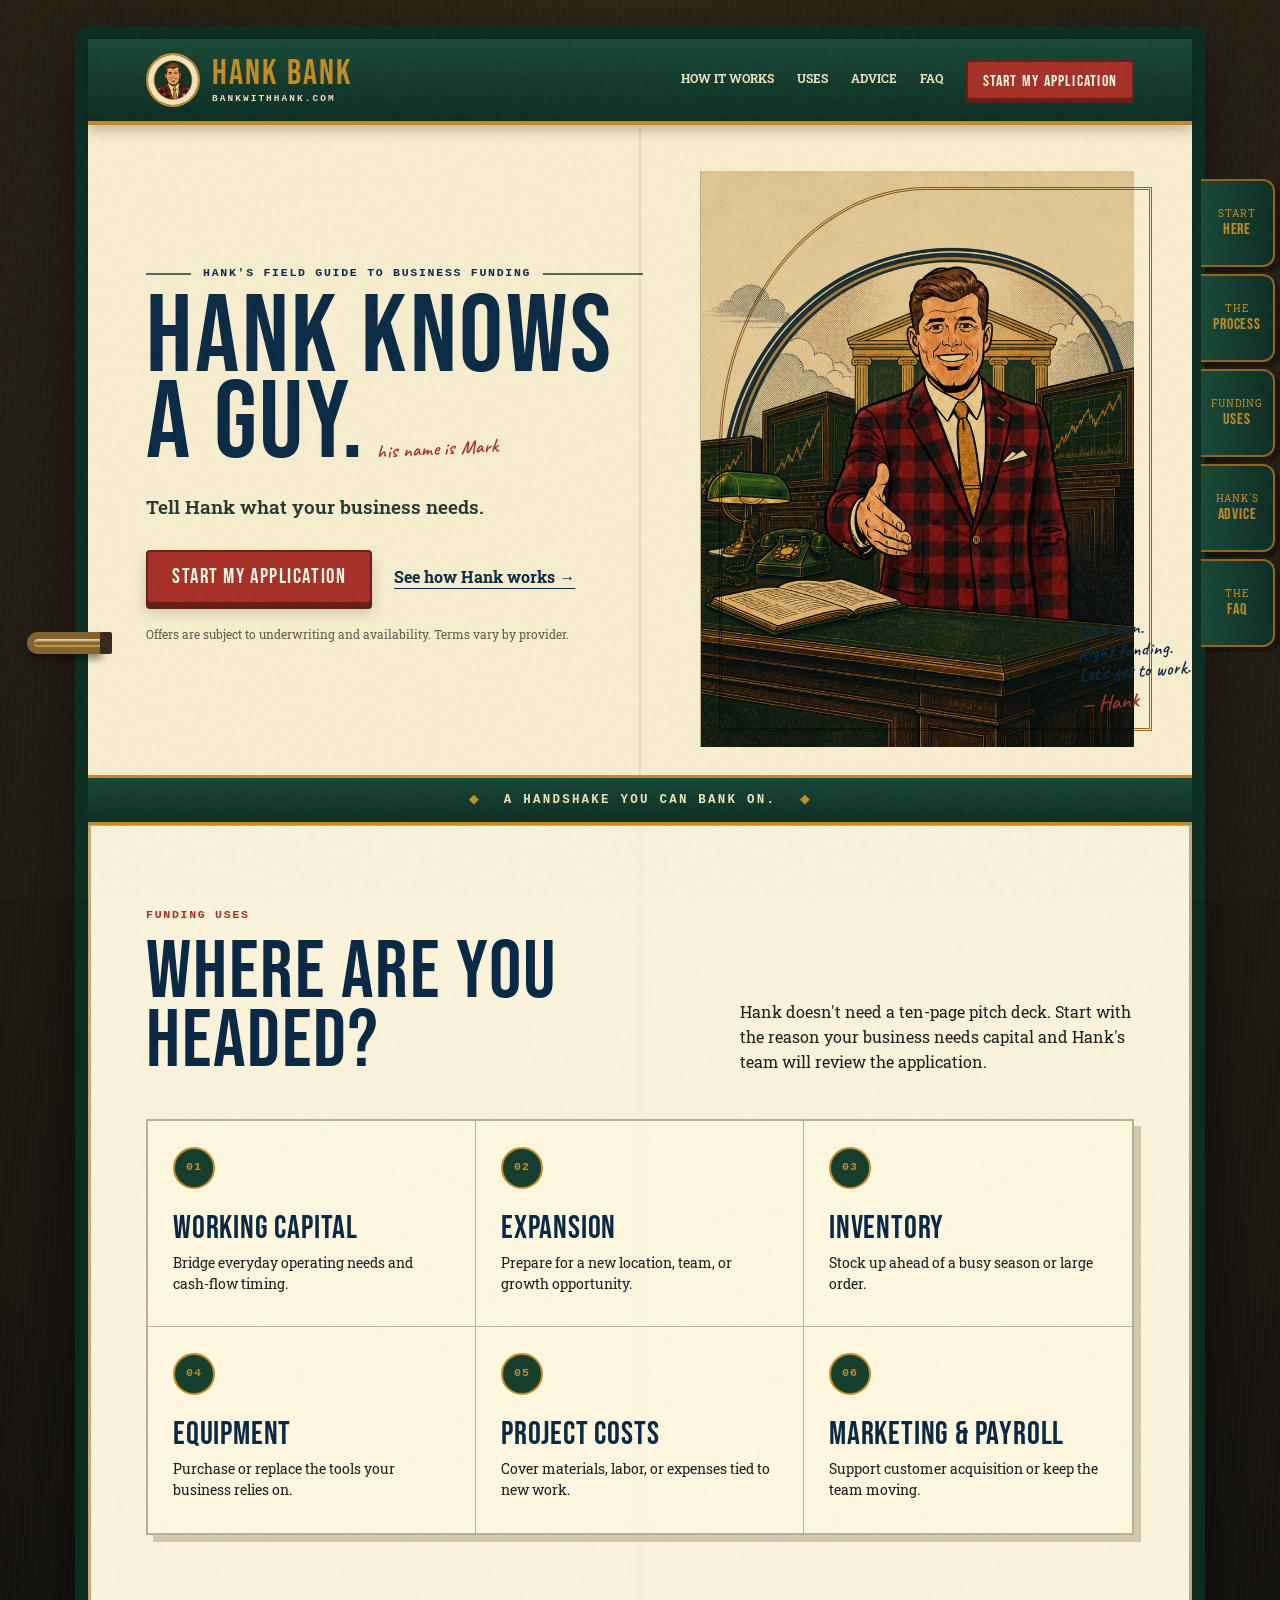
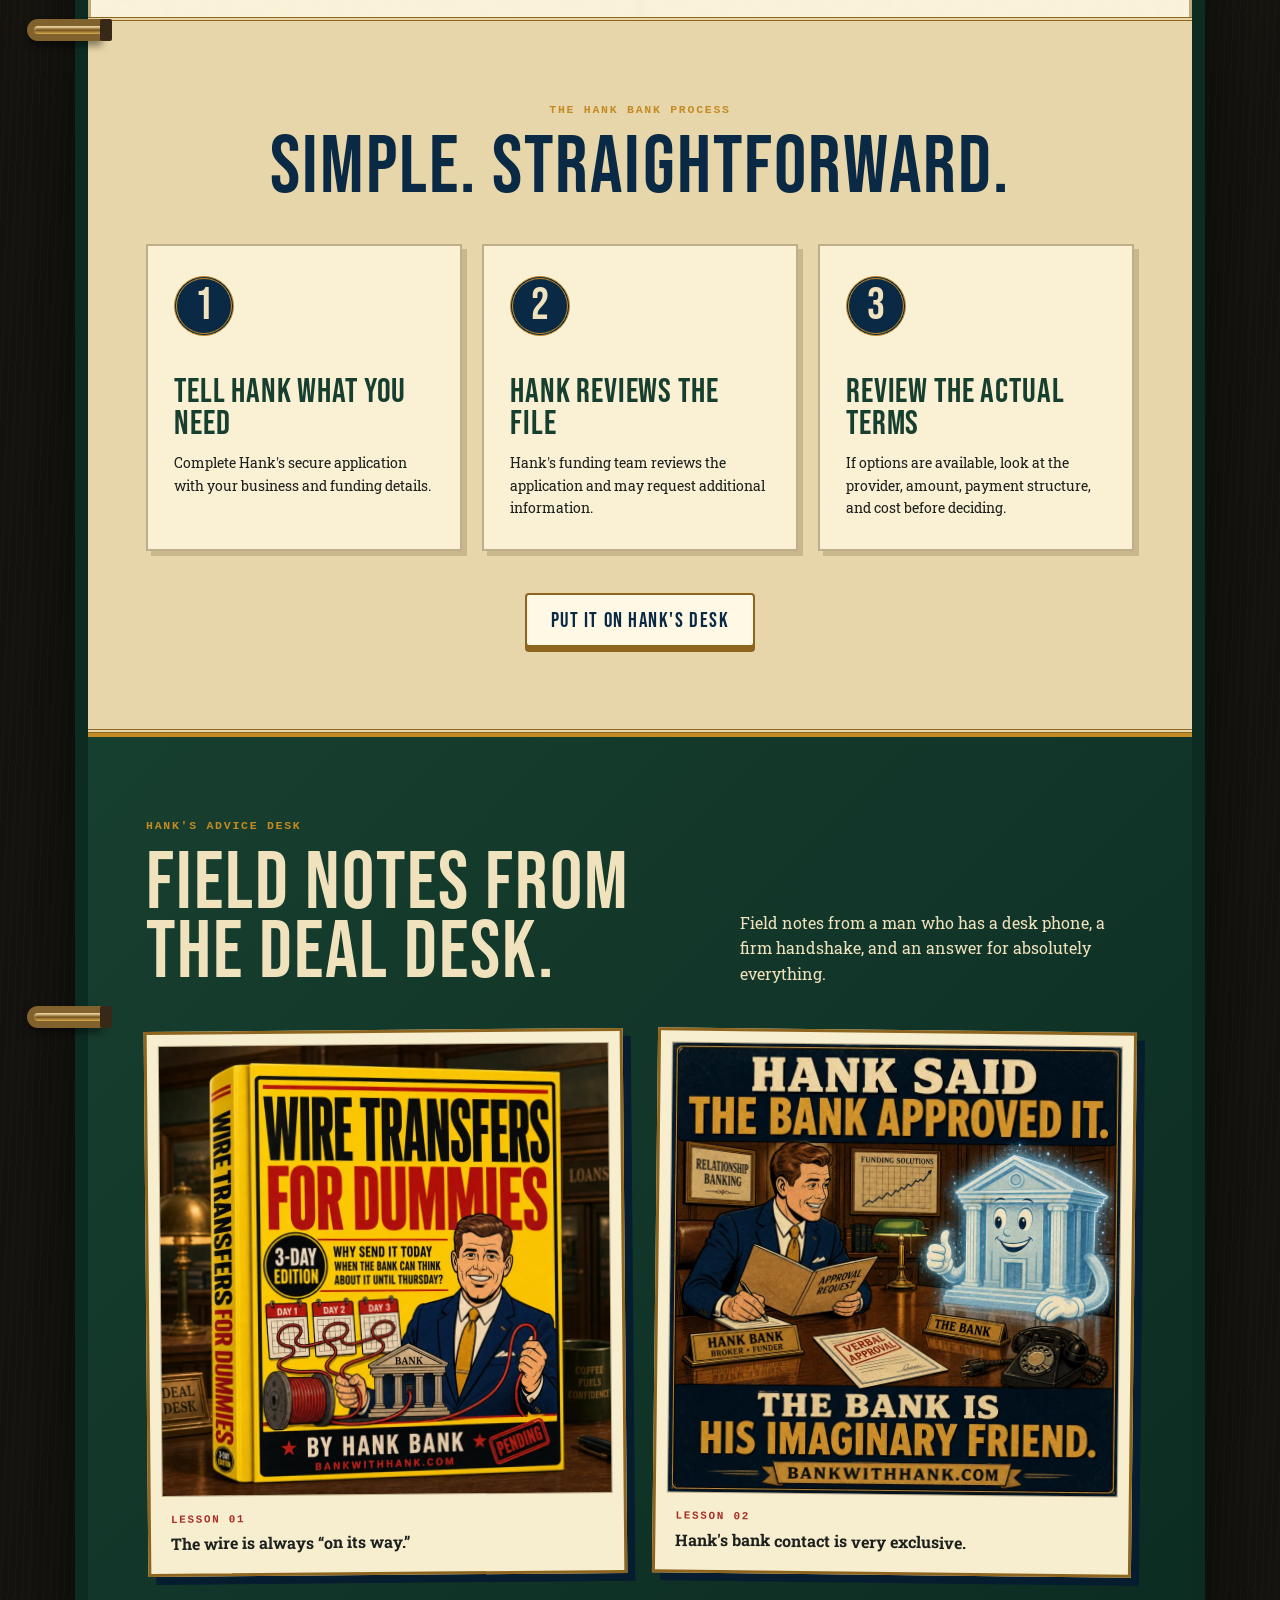
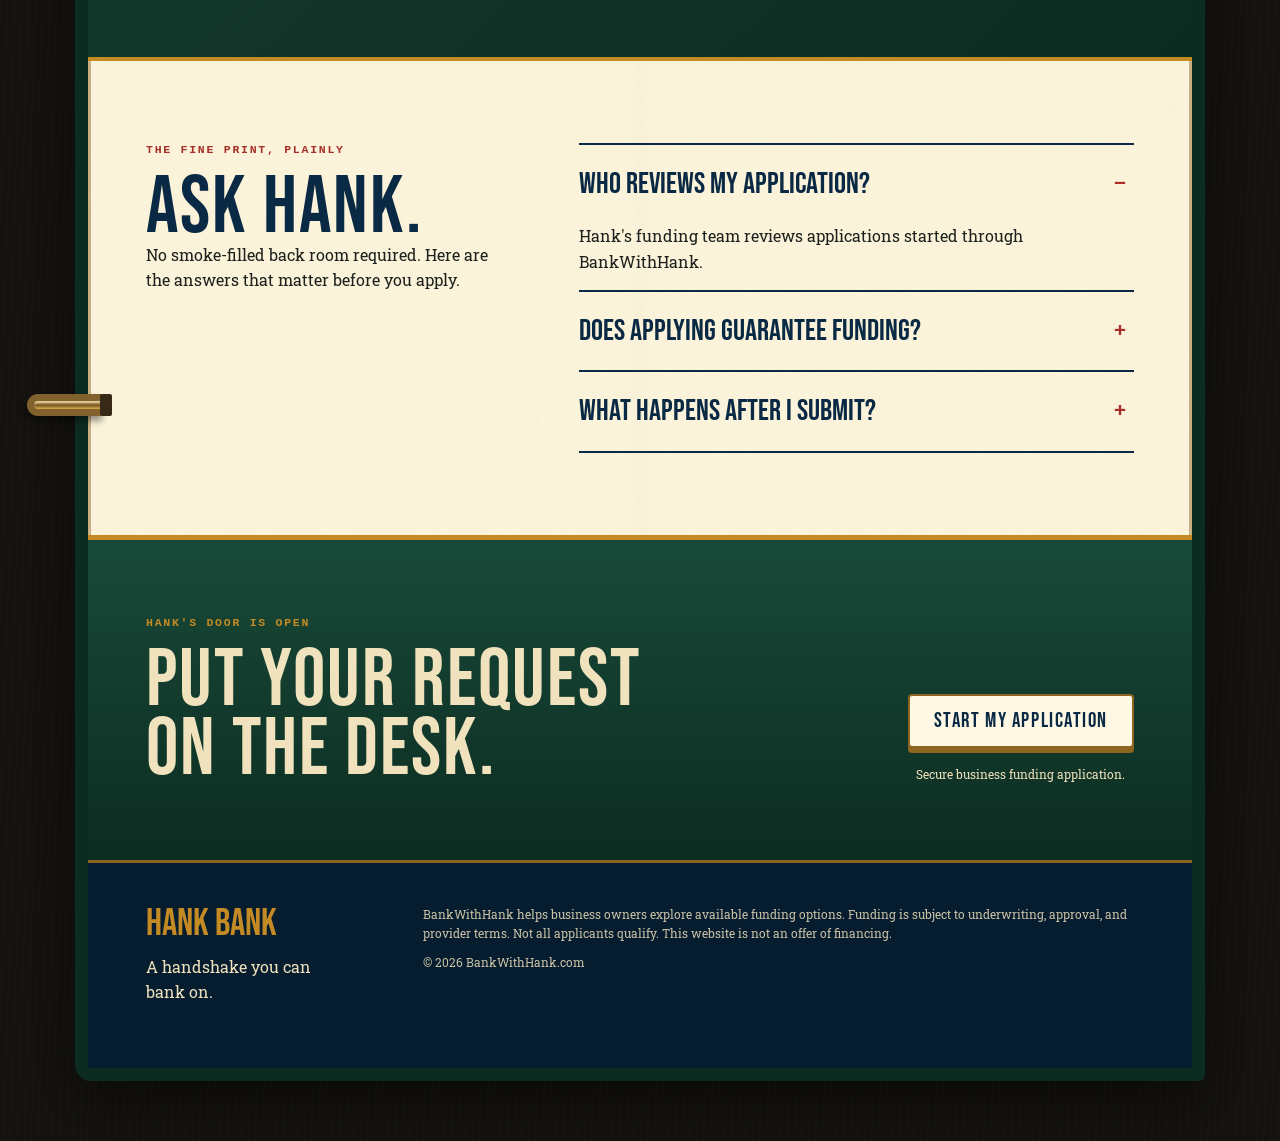
==== index.html @ ab5e21d9 "Build Hank Bank field guide homepage" ====
<!doctype html>
<html lang="en">
<head>
  <meta charset="utf-8">
  <meta name="viewport" content="width=device-width, initial-scale=1">
  <title>Hank Bank | Hank Knows a Guy</title>
  <meta name="description" content="Tell Hank what your business needs. One straightforward application connects you with available business funding options.">
  <link rel="canonical" href="https://bankwithhank.com/">

  <link rel="icon" type="image/png" sizes="32x32" href="favicon-field-guide-32.png">
  <link rel="apple-touch-icon" sizes="180x180" href="apple-touch-icon-field-guide.png">
  <link rel="preconnect" href="https://fonts.googleapis.com">
  <link rel="preconnect" href="https://fonts.gstatic.com" crossorigin>
  <link href="https://fonts.googleapis.com/css2?family=Bebas+Neue&family=Caveat:wght@500;600&family=Roboto+Slab:wght@400;600;700&display=swap" rel="stylesheet">
  <link rel="stylesheet" href="styles.css?v=20260804-field-guide">

  <meta property="og:type" content="website">
  <meta property="og:site_name" content="Hank Bank">
  <meta property="og:url" content="https://bankwithhank.com/">
  <meta property="og:title" content="Hank Knows a Guy">
  <meta property="og:description" content="A straightforward way to explore available business funding options with Hank.">
  <meta property="og:image" content="https://bankwithhank.com/og-field-guide-v1.jpg">
  <meta property="og:image:secure_url" content="https://bankwithhank.com/og-field-guide-v1.jpg">
  <meta property="og:image:type" content="image/jpeg">
  <meta property="og:image:width" content="1200">
  <meta property="og:image:height" content="630">
  <meta property="og:image:alt" content="Hank's Field Guide cover with Hank in his red flannel suit beside the words Hank Knows a Guy, corrected in red marker with his name is Mark.">
  <meta name="twitter:card" content="summary_large_image">
  <meta name="twitter:title" content="Hank Knows a Guy">
  <meta name="twitter:description" content="A straightforward way to explore available business funding options with Hank.">
  <meta name="twitter:image" content="https://bankwithhank.com/og-field-guide-v1.jpg">
  <meta name="twitter:image:alt" content="Hank's Field Guide cover with Hank in his red flannel suit beside the words Hank Knows a Guy, corrected in red marker with his name is Mark.">

  <script type="application/ld+json">
  {
    "@context": "https://schema.org",
    "@graph": [
      {
        "@type": "WebSite",
        "name": "Hank Bank",
        "url": "https://bankwithhank.com/",
        "description": "A straightforward business funding application built around Hank's deal desk."
      },
      {
        "@type": "FAQPage",
        "mainEntity": [
          {
            "@type": "Question",
            "name": "Who reviews my application?",
            "acceptedAnswer": {
              "@type": "Answer",
              "text": "Hank's funding team reviews applications started through BankWithHank."
            }
          },
          {
            "@type": "Question",
            "name": "Does applying guarantee funding?",
            "acceptedAnswer": {
              "@type": "Answer",
              "text": "No. Funding is subject to underwriting, approval, availability, and provider terms. Not all applicants qualify."
            }
          },
          {
            "@type": "Question",
            "name": "What happens after I submit?",
            "acceptedAnswer": {
              "@type": "Answer",
              "text": "Hank's funding team reviews the application and may contact you for more information. If options are available, you can review the actual terms before deciding."
            }
          }
        ]
      }
    ]
  }
  </script>
</head>
<body>
  <a class="skip-link" href="#main">Skip to content</a>

  <div class="desk">
    <div class="field-guide">
      <div class="binder-rings" aria-hidden="true"><span></span><span></span><span></span><span></span></div>

      <nav class="guide-tabs" aria-label="Field guide sections">
        <a href="#top"><span>START</span><b>HERE</b></a>
        <a href="#process"><span>THE</span><b>PROCESS</b></a>
        <a href="#uses"><span>FUNDING</span><b>USES</b></a>
        <a href="#advice"><span>HANK'S</span><b>ADVICE</b></a>
        <a href="#faq"><span>THE</span><b>FAQ</b></a>
      </nav>

  <header class="site-header" id="top">
    <nav class="nav shell" aria-label="Primary navigation">
      <a class="wordmark" href="#top" aria-label="Hank Bank home">
        <img class="wordmark-portrait" src="apple-touch-icon-field-guide.png" width="54" height="54" alt="">
        <span class="wordmark-copy">
          <span class="wordmark-main">HANK BANK</span>
          <span class="wordmark-sub">BANKWITHHANK.COM</span>
        </span>
      </a>
      <button class="menu-button" id="menu-button" type="button" aria-controls="nav-links" aria-expanded="false" aria-label="Open navigation menu">
        <span></span><span></span><span></span>
      </button>
      <div class="nav-links" id="nav-links">
        <a href="#process">How It Works</a>
        <a href="#uses">Uses</a>
        <a href="#advice">Advice</a>
        <a href="#faq">FAQ</a>
        <a class="button button-small" href="https://apply.bankwithhank.com/?utm_source=bankwithhank&utm_medium=referral&utm_campaign=hank_site&utm_content=nav_desktop">Start My Application</a>
      </div>
    </nav>
  </header>

  <main id="main">
    <section class="hero">
      <div class="hero-grid shell">
        <div class="hero-copy">
          <p class="eyebrow">HANK'S FIELD GUIDE TO BUSINESS FUNDING</p>
          <h1><span>HANK KNOWS</span><span class="guy-line">A GUY.<em>his name is Mark</em></span></h1>
          <p class="hero-lede">Tell Hank what your business needs.</p>
          <div class="hero-actions">
            <a class="button" href="https://apply.bankwithhank.com/?utm_source=bankwithhank&utm_medium=referral&utm_campaign=hank_site&utm_content=hero_primary">Start My Application</a>
            <a class="text-link" href="#process">See how Hank works <span aria-hidden="true">→</span></a>
          </div>
          <p class="microcopy">Offers are subject to underwriting and availability. Terms vary by provider.</p>
        </div>
        <figure class="hero-art">
          <img src="hank-field-guide-hero-v2.jpg" width="768" height="1152" fetchpriority="high" alt="Hank smiling in his red plaid suit at his deal desk and extending his hand for a handshake.">
          <figcaption>Good plan.<br>Right funding.<br>Let's get to work.<br><span>— Hank</span></figcaption>
        </figure>
      </div>
      <div class="hero-rule" aria-hidden="true"><span>A HANDSHAKE YOU CAN BANK ON.</span></div>
    </section>

    <section class="intro section" id="uses">
      <div class="shell">
        <div class="section-heading split-heading">
          <div>
            <p class="kicker">FUNDING USES</p>
            <h2>WHERE ARE YOU HEADED?</h2>
          </div>
          <p>Hank doesn't need a ten-page pitch deck. Start with the reason your business needs capital and Hank's team will review the application.</p>
        </div>
        <div class="ledger-grid" role="list" aria-label="Common business funding uses">
          <article class="ledger-card" role="listitem"><span class="ledger-no">01</span><h3>Working Capital</h3><p>Bridge everyday operating needs and cash-flow timing.</p></article>
          <article class="ledger-card" role="listitem"><span class="ledger-no">02</span><h3>Expansion</h3><p>Prepare for a new location, team, or growth opportunity.</p></article>
          <article class="ledger-card" role="listitem"><span class="ledger-no">03</span><h3>Inventory</h3><p>Stock up ahead of a busy season or large order.</p></article>
          <article class="ledger-card" role="listitem"><span class="ledger-no">04</span><h3>Equipment</h3><p>Purchase or replace the tools your business relies on.</p></article>
          <article class="ledger-card" role="listitem"><span class="ledger-no">05</span><h3>Project Costs</h3><p>Cover materials, labor, or expenses tied to new work.</p></article>
          <article class="ledger-card" role="listitem"><span class="ledger-no">06</span><h3>Marketing & Payroll</h3><p>Support customer acquisition or keep the team moving.</p></article>
        </div>
      </div>
    </section>

    <section class="process section" id="process">
      <div class="shell">
        <div class="section-heading centered">
          <p class="kicker light">THE HANK BANK PROCESS</p>
          <h2>SIMPLE. STRAIGHTFORWARD.</h2>
        </div>
        <div class="process-grid">
          <article class="process-card">
            <span class="step">1</span>
            <h3>Tell Hank What You Need</h3>
            <p>Complete Hank's secure application with your business and funding details.</p>
          </article>
          <article class="process-card">
            <span class="step">2</span>
            <h3>Hank Reviews the File</h3>
            <p>Hank's funding team reviews the application and may request additional information.</p>
          </article>
          <article class="process-card">
            <span class="step">3</span>
            <h3>Review the Actual Terms</h3>
            <p>If options are available, look at the provider, amount, payment structure, and cost before deciding.</p>
          </article>
        </div>
        <div class="process-cta">
          <a class="button button-cream" href="https://apply.bankwithhank.com/?utm_source=bankwithhank&utm_medium=referral&utm_campaign=hank_site&utm_content=process">Put It On Hank's Desk</a>
        </div>
      </div>
    </section>

    <section class="advice section" id="advice">
      <div class="shell">
        <div class="section-heading split-heading">
          <div>
            <p class="kicker">HANK'S ADVICE DESK</p>
            <h2>FIELD NOTES FROM THE DEAL DESK.</h2>
          </div>
          <p>Field notes from a man who has a desk phone, a firm handshake, and an answer for absolutely everything.</p>
        </div>
        <div class="advice-grid">
          <figure class="advice-card">
            <img src="hank-advice-wire.webp" width="900" height="900" loading="lazy" alt="A yellow Wire Transfers for Dummies book cover featuring Hank.">
            <figcaption><span>LESSON 01</span> The wire is always “on its way.”</figcaption>
          </figure>
          <figure class="advice-card">
            <img src="hank-advice-imaginary-bank.webp" width="900" height="900" loading="lazy" alt="Hank consulting with an imaginary bank friend at his desk.">
            <figcaption><span>LESSON 02</span> Hank's bank contact is very exclusive.</figcaption>
          </figure>
        </div>
      </div>
    </section>

    <section class="faq section" id="faq">
      <div class="shell faq-layout">
        <div class="faq-intro">
          <p class="kicker">THE FINE PRINT, PLAINLY</p>
          <h2>ASK HANK.</h2>
          <p>No smoke-filled back room required. Here are the answers that matter before you apply.</p>
        </div>
        <div class="faq-list">
          <details open>
            <summary>Who reviews my application?</summary>
            <p>Hank's funding team reviews applications started through BankWithHank.</p>
          </details>
          <details>
            <summary>Does applying guarantee funding?</summary>
            <p>No. Funding is subject to underwriting, approval, availability, and provider terms. Not all applicants qualify.</p>
          </details>
          <details>
            <summary>What happens after I submit?</summary>
            <p>Hank's funding team reviews the application and may contact you for more information. If options are available, you can review the actual terms before deciding.</p>
          </details>
        </div>
      </div>
    </section>

    <section class="final-cta">
      <div class="shell final-cta-inner">
        <div>
          <p class="kicker light">HANK'S DOOR IS OPEN</p>
          <h2>PUT YOUR REQUEST<br>ON THE DESK.</h2>
        </div>
        <div class="final-cta-action">
          <a class="button button-cream" href="https://apply.bankwithhank.com/?utm_source=bankwithhank&utm_medium=referral&utm_campaign=hank_site&utm_content=final_cta">Start My Application</a>
          <p>Secure business funding application.</p>
        </div>
      </div>
    </section>
  </main>

  <footer class="site-footer">
    <div class="shell footer-grid">
      <div>
        <p class="footer-brand">HANK BANK</p>
        <p>A handshake you can bank on.</p>
      </div>
      <div class="footer-disclosure">
        <p>BankWithHank helps business owners explore available funding options. Funding is subject to underwriting, approval, and provider terms. Not all applicants qualify. This website is not an offer of financing.</p>
        <p>© 2026 BankWithHank.com</p>
      </div>
    </div>
  </footer>
    </div>
  </div>

  <a class="mobile-apply" href="https://apply.bankwithhank.com/?utm_source=bankwithhank&utm_medium=referral&utm_campaign=hank_site&utm_content=mobile_sticky">Start My Application</a>

  <script>
    const menuButton = document.getElementById('menu-button');
    const navLinks = document.getElementById('nav-links');

    menuButton.addEventListener('click', () => {
      const open = navLinks.classList.toggle('is-open');
      menuButton.setAttribute('aria-expanded', String(open));
      menuButton.setAttribute('aria-label', open ? 'Close navigation menu' : 'Open navigation menu');
    });

    navLinks.querySelectorAll('a').forEach((link) => {
      link.addEventListener('click', () => {
        navLinks.classList.remove('is-open');
        menuButton.setAttribute('aria-expanded', 'false');
        menuButton.setAttribute('aria-label', 'Open navigation menu');
      });
    });
  </script>
</body>
</html>
---- styles.css ----
:root {
  --desk: #15130f;
  --green: #173f2f;
  --green-dark: #0c2c22;
  --navy: #0a2944;
  --navy-dark: #061c2f;
  --red: #a62f27;
  --cream: #efe2bd;
  --paper: #f7edcf;
  --paper-light: #fff8e5;
  --paper-deep: #e7d6a9;
  --gold: #c48b24;
  --gold-dark: #8e651e;
  --ink: #1c211d;
  --line: rgba(105, 81, 37, .42);
  --shell: min(1120px, calc(100% - 116px));
}

* { box-sizing: border-box; }
html { scroll-behavior: smooth; scroll-padding-top: 94px; }
body {
  margin: 0;
  color: var(--ink);
  background:
    radial-gradient(circle at 50% 0, rgba(89, 67, 36, .34), transparent 42%),
    repeating-linear-gradient(92deg, rgba(255,255,255,.018) 0 1px, transparent 1px 7px),
    var(--desk);
  font-family: "Roboto Slab", Georgia, serif;
  line-height: 1.58;
}
body::before {
  position: fixed;
  inset: 0;
  z-index: 1000;
  pointer-events: none;
  content: "";
  opacity: .045;
  background-image: url("data:image/svg+xml,%3Csvg viewBox='0 0 180 180' xmlns='http://www.w3.org/2000/svg'%3E%3Cfilter id='n'%3E%3CfeTurbulence type='fractalNoise' baseFrequency='.88' numOctaves='4' stitchTiles='stitch'/%3E%3C/filter%3E%3Crect width='100%25' height='100%25' filter='url(%23n)' opacity='.8'/%3E%3C/svg%3E");
}
img { display: block; max-width: 100%; height: auto; }
a { color: inherit; }
button, a { -webkit-tap-highlight-color: transparent; }
h1, h2, h3, p { margin-top: 0; }
h1, h2, h3 { font-family: "Bebas Neue", sans-serif; font-weight: 400; letter-spacing: .025em; }
.shell { width: var(--shell); margin-inline: auto; }
.section { padding: 82px 0; }

.desk { padding: 26px 0 60px; }
.field-guide {
  position: relative;
  width: min(1320px, calc(100% - 150px));
  margin-inline: auto;
  background: var(--paper);
  border: 13px solid var(--green-dark);
  border-radius: 16px 6px 6px 16px;
  box-shadow: 0 22px 65px rgba(0,0,0,.52), inset 0 0 0 3px var(--gold-dark), inset 0 0 0 8px rgba(255,255,255,.08);
}
.field-guide::before {
  position: absolute;
  inset: 0;
  z-index: 0;
  pointer-events: none;
  content: "";
  opacity: .19;
  background-image:
    linear-gradient(90deg, transparent 0 49%, rgba(86,66,30,.16) 50%, transparent 51%),
    url("data:image/svg+xml,%3Csvg viewBox='0 0 180 180' xmlns='http://www.w3.org/2000/svg'%3E%3Cfilter id='p'%3E%3CfeTurbulence type='fractalNoise' baseFrequency='.55' numOctaves='3' stitchTiles='stitch'/%3E%3C/filter%3E%3Crect width='100%25' height='100%25' filter='url(%23p)' opacity='.26'/%3E%3C/svg%3E");
}
.field-guide > * { position: relative; z-index: 1; }

.binder-rings {
  position: absolute;
  left: -61px;
  top: 110px;
  bottom: 170px;
  z-index: 90;
  width: 76px;
  display: flex;
  flex-direction: column;
  justify-content: space-around;
  pointer-events: none;
}
.binder-rings span {
  position: relative;
  display: block;
  width: 75px;
  height: 22px;
  border: 7px solid #81622d;
  border-right: 0;
  border-radius: 18px 0 0 18px;
  background: linear-gradient(#e0bd69, #765420 52%, #d9ad4f);
  box-shadow: 0 5px 7px rgba(0,0,0,.42), inset 0 2px 2px rgba(255,255,255,.4);
}
.binder-rings span::after {
  position: absolute;
  right: -10px;
  top: -7px;
  width: 12px;
  height: 22px;
  content: "";
  background: #372817;
  border-radius: 2px;
}

.guide-tabs {
  position: absolute;
  right: -83px;
  top: 140px;
  z-index: 85;
  width: 74px;
  display: flex;
  flex-direction: column;
  gap: 7px;
}
.guide-tabs a {
  min-height: 88px;
  display: flex;
  flex-direction: column;
  align-items: center;
  justify-content: center;
  padding: 10px 6px;
  color: var(--gold);
  background: linear-gradient(90deg, #194936, var(--green-dark));
  border: 2px solid var(--gold-dark);
  border-left: 0;
  border-radius: 0 12px 12px 0;
  box-shadow: 5px 5px 0 rgba(0,0,0,.3);
  font: .64rem/1.1 "Roboto Slab", serif;
  letter-spacing: .08em;
  text-align: center;
  text-decoration: none;
  transition: transform .18s ease, color .18s ease, background-color .18s ease;
}
.guide-tabs a b { display: block; margin-top: 3px; font: 1.02rem/.95 "Bebas Neue", sans-serif; letter-spacing: .05em; }
.guide-tabs a:hover, .guide-tabs a:focus-visible { transform: translateX(8px); color: var(--paper-light); background: var(--red); outline: 2px solid var(--paper-light); outline-offset: 2px; }

.skip-link {
  position: fixed;
  left: 16px;
  top: -70px;
  z-index: 2000;
  padding: 10px 16px;
  color: var(--ink);
  background: var(--cream);
  border: 2px solid var(--ink);
}
.skip-link:focus { top: 12px; }

.site-header {
  position: sticky;
  top: 0;
  z-index: 100;
  color: var(--cream);
  background: linear-gradient(180deg, #194937, var(--green-dark));
  border-bottom: 4px solid var(--gold);
  box-shadow: 0 5px 12px rgba(0,0,0,.24);
}
.nav { min-height: 82px; display: flex; align-items: center; justify-content: space-between; gap: 24px; }
.wordmark { display: flex; align-items: center; gap: 12px; text-decoration: none; line-height: 1; }
.wordmark-portrait { width: 54px; height: 54px; object-fit: cover; border: 2px solid var(--gold); border-radius: 50%; background: var(--cream); }
.wordmark-copy { display: flex; flex-direction: column; }
.wordmark-main { color: var(--gold); font: 2.2rem/1 "Bebas Neue", sans-serif; letter-spacing: .06em; }
.wordmark-sub { margin-top: 2px; font: 700 .59rem/1.2 ui-monospace, monospace; letter-spacing: .22em; }
.nav-links { display: flex; align-items: center; gap: 23px; font-size: .78rem; font-weight: 700; text-transform: uppercase; }
.nav-links > a:not(.button) { text-decoration: none; border-bottom: 2px solid transparent; }
.nav-links > a:not(.button):hover, .nav-links > a:not(.button):focus-visible { color: var(--gold); border-color: var(--gold); }
.menu-button { display: none; width: 44px; height: 44px; padding: 9px; background: transparent; border: 2px solid var(--cream); }
.menu-button span { display: block; height: 2px; margin: 5px 0; background: var(--cream); }

.button {
  display: inline-flex;
  min-height: 54px;
  align-items: center;
  justify-content: center;
  padding: 14px 24px 12px;
  color: var(--paper-light);
  background: var(--red);
  border: 2px solid #681d18;
  border-radius: 4px;
  box-shadow: 0 5px 0 #661d18, 0 8px 14px rgba(0,0,0,.18);
  font: 1.3rem/1 "Bebas Neue", sans-serif;
  letter-spacing: .075em;
  text-decoration: none;
  transition: transform .16s ease, box-shadow .16s ease, background-color .16s ease;
}
.button:hover, .button:focus-visible { transform: translateY(3px); box-shadow: 0 2px 0 #661d18; background: #bd3b31; outline: 2px solid var(--navy); outline-offset: 3px; }
.button-small { min-height: 40px; padding: 9px 15px 7px; font-size: 1.02rem; box-shadow: 0 3px 0 #661d18; }
.button-cream { color: var(--navy); background: var(--paper-light); border-color: var(--gold-dark); box-shadow: 0 5px 0 var(--gold-dark); }
.button-cream:hover, .button-cream:focus-visible { background: #fffdf4; box-shadow: 0 2px 0 var(--gold-dark); }

.hero {
  overflow: hidden;
  color: var(--navy);
  background:
    linear-gradient(90deg, transparent 0 49.85%, rgba(93,67,29,.14) 50%, transparent 50.15%),
    var(--paper);
  border-bottom: 1px solid var(--line);
}
.hero-grid { min-height: 650px; display: grid; grid-template-columns: 1.08fr .92fr; align-items: stretch; gap: 44px; padding: 46px 0 28px; }
.hero-copy { align-self: center; padding: 28px 0 36px; }
.eyebrow, .kicker { margin: 0 0 15px; font: 700 .72rem/1.3 ui-monospace, monospace; letter-spacing: .15em; text-transform: uppercase; }
.eyebrow { display: flex; align-items: center; gap: 12px; }
.eyebrow::before, .eyebrow::after { width: 45px; height: 2px; content: ""; background: var(--navy); opacity: .7; }
.eyebrow::after { flex: 1; max-width: 100px; }
h1 { max-width: 700px; margin-bottom: 24px; color: var(--navy); font-size: clamp(5.5rem, 8.6vw, 9.1rem); line-height: .78; }
h1 > span { display: block; }
.guy-line { position: relative; width: max-content; max-width: 100%; }
.guy-line em {
  position: absolute;
  left: calc(100% + 11px);
  bottom: 9px;
  width: max-content;
  color: var(--red);
  font: 600 clamp(1.05rem, 1.5vw, 1.55rem)/1 "Caveat", cursive;
  letter-spacing: .01em;
  text-transform: none;
  transform: rotate(-3deg);
}
.hero-lede { max-width: 620px; margin-bottom: 28px; color: #26372d; font-size: 1.18rem; font-weight: 600; }
.hero-actions { display: flex; align-items: center; flex-wrap: wrap; gap: 22px; }
.text-link { color: var(--navy); font-weight: 700; text-underline-offset: 5px; }
.text-link:hover, .text-link:focus-visible { color: var(--red); }
.microcopy { max-width: 540px; margin: 22px 0 0; color: #5d5b4e; font-size: .72rem; }
.hero-art { position: relative; align-self: stretch; margin: 0; border-left: 1px solid var(--line); }
.hero-art::before {
  position: absolute;
  inset: 16px -18px 16px 18px;
  z-index: 0;
  content: "";
  border: 3px double var(--gold-dark);
  border-radius: 48% 0 0 0;
}
.hero-art img { position: absolute; inset: 0; z-index: 1; width: 100%; height: 100%; object-fit: cover; object-position: center top; mix-blend-mode: multiply; }
.hero-art figcaption {
  position: absolute;
  right: -56px;
  bottom: 34px;
  z-index: 3;
  color: var(--navy);
  font: 600 1.18rem/1.15 "Caveat", cursive;
  transform: rotate(-4deg);
}
.hero-art figcaption span { display: block; margin-top: 5px; color: var(--red); font-size: 1.35rem; }
.hero-rule {
  min-height: 50px;
  display: flex;
  align-items: center;
  justify-content: center;
  padding: 10px 22px;
  color: var(--cream);
  background: linear-gradient(180deg, #184836, var(--green-dark));
  border-block: 3px solid var(--gold);
  font: 700 .78rem/1.3 ui-monospace, monospace;
  letter-spacing: .18em;
}
.hero-rule span::before, .hero-rule span::after { margin-inline: 24px; color: var(--gold); content: "◆"; }

.section-heading { margin-bottom: 42px; }
.section-heading h2, .faq-intro h2, .final-cta h2 { margin-bottom: 0; color: var(--navy); font-size: clamp(3.2rem, 6.3vw, 6.1rem); line-height: .86; }
.split-heading { display: grid; grid-template-columns: 1.15fr .85fr; align-items: end; gap: 60px; }
.split-heading > p { max-width: 460px; margin-bottom: 2px; }
.kicker { color: var(--red); }
.kicker.light { color: var(--gold); }
.intro { background: rgba(255,250,230,.45); }
.ledger-grid { display: grid; grid-template-columns: repeat(3, 1fr); border: 2px solid var(--line); box-shadow: 7px 7px 0 rgba(85,63,26,.24); }
.ledger-card { position: relative; min-height: 206px; padding: 26px 25px; background: rgba(255,248,225,.68); border-right: 1px solid var(--line); border-bottom: 1px solid var(--line); }
.ledger-card:nth-child(3n) { border-right: 0; }
.ledger-card:nth-child(n+4) { border-bottom: 0; }
.ledger-no {
  display: inline-grid;
  width: 42px;
  height: 42px;
  place-items: center;
  margin-bottom: 24px;
  color: var(--gold);
  background: var(--green);
  border: 2px solid var(--gold);
  border-radius: 50%;
  font: 700 .73rem/1 ui-monospace, monospace;
  letter-spacing: .08em;
}
.ledger-card h3 { margin-bottom: 8px; color: var(--navy); font-size: 2rem; line-height: 1; }
.ledger-card p { margin-bottom: 0; font-size: .86rem; }

.process { color: var(--ink); background: var(--paper-deep); border-block: 4px double var(--gold-dark); }
.centered { text-align: center; }
.process .section-heading h2 { color: var(--navy); }
.process-grid { display: grid; grid-template-columns: repeat(3, 1fr); gap: 20px; }
.process-card { position: relative; min-height: 285px; padding: 30px 26px; background: rgba(255,248,225,.78); border: 2px solid var(--line); box-shadow: 5px 5px 0 rgba(85,63,26,.2); }
.process-card .step {
  display: grid;
  width: 60px;
  height: 60px;
  place-items: center;
  margin-bottom: 40px;
  color: var(--cream);
  background: var(--navy);
  border: 3px double var(--gold);
  border-radius: 50%;
  font: 2.8rem/.8 "Bebas Neue", sans-serif;
}
.process-card h3 { margin-bottom: 12px; color: var(--green); font-size: 2.12rem; line-height: .95; }
.process-card p { margin-bottom: 0; font-size: .88rem; }
.process-cta { margin-top: 42px; text-align: center; }

.advice { color: var(--cream); background: linear-gradient(135deg, var(--green), var(--green-dark)); border-block: 4px solid var(--gold); }
.advice .section-heading h2 { color: var(--cream); }
.advice .split-heading .kicker { color: var(--gold); }
.advice-grid { display: grid; grid-template-columns: repeat(2, minmax(0, 1fr)); gap: 30px; }
.advice-card { margin: 0; padding: 11px; color: var(--ink); background: var(--paper); border: 3px solid var(--gold-dark); box-shadow: 8px 8px 0 var(--navy-dark); transform: rotate(-.5deg); }
.advice-card:nth-child(2) { transform: rotate(.65deg); }
.advice-card img { width: 100%; aspect-ratio: 1; object-fit: cover; border: 1px solid var(--line); }
.advice-card figcaption { padding: 18px 9px 7px; font-weight: 700; }
.advice-card figcaption span { display: block; margin-bottom: 5px; color: var(--red); font: 700 .68rem/1 ui-monospace, monospace; letter-spacing: .16em; }

.faq { background: rgba(255,250,230,.5); }
.faq-layout { display: grid; grid-template-columns: .78fr 1.22fr; gap: 78px; }
.faq-intro p:last-child { max-width: 390px; }
.faq-list { border-top: 2px solid var(--navy); }
.faq-list details { border-bottom: 2px solid var(--navy); }
.faq-list summary { position: relative; padding: 24px 48px 24px 0; cursor: pointer; list-style: none; color: var(--navy); font: 1.9rem/1 "Bebas Neue", sans-serif; }
.faq-list summary::-webkit-details-marker { display: none; }
.faq-list summary::after { position: absolute; right: 8px; content: "+"; color: var(--red); }
.faq-list details[open] summary::after { content: "−"; }
.faq-list details p { max-width: 720px; padding-right: 50px; }

.final-cta { padding: 76px 0; color: var(--cream); background: linear-gradient(180deg, #194a38, var(--green-dark)); border-top: 5px solid var(--gold); }
.final-cta-inner { display: grid; grid-template-columns: 1fr auto; align-items: end; gap: 60px; }
.final-cta h2 { color: var(--cream); }
.final-cta-action { max-width: 360px; text-align: center; }
.final-cta-action p { margin: 18px 0 0; font-size: .74rem; }

.site-footer { padding: 42px 0 54px; color: var(--cream); background: var(--navy-dark); border-top: 3px solid var(--gold-dark); }
.footer-grid { display: grid; grid-template-columns: .45fr 1.55fr; gap: 70px; }
.footer-brand { margin-bottom: 4px; color: var(--gold); font: 2.4rem/1 "Bebas Neue", sans-serif; }
.footer-grid p { margin-bottom: 10px; }
.footer-disclosure { max-width: 780px; font-size: .75rem; opacity: .84; }
.mobile-apply { display: none; }

@keyframes guide-open {
  from { opacity: 0; transform: translateY(18px) rotateX(2deg); }
  to { opacity: 1; transform: translateY(0) rotateX(0); }
}
.field-guide { animation: guide-open .62s ease-out both; transform-origin: center top; }

@media (max-width: 1100px) {
  :root { --shell: min(100% - 44px, 820px); }
  body { padding-bottom: 116px; }
  .desk { padding: 10px 0 0; }
  .field-guide { width: calc(100% - 20px); border-width: 8px; border-radius: 12px 12px 0 0; animation: none; }
  .binder-rings { display: none; }
  .guide-tabs {
    position: fixed;
    left: 0;
    right: 0;
    top: auto;
    bottom: 64px;
    z-index: 115;
    width: auto;
    height: 52px;
    flex-direction: row;
    gap: 0;
  }
  .guide-tabs a { flex: 1; min-height: 52px; padding: 7px 2px; border: 0; border-right: 1px solid var(--gold-dark); border-radius: 0; box-shadow: none; }
  .guide-tabs a span { display: none; }
  .guide-tabs a b { margin: 0; font-size: .92rem; }
  .guide-tabs a:hover, .guide-tabs a:focus-visible { transform: translateY(-3px); }
  .menu-button { display: block; }
  .nav-links { position: absolute; top: 82px; left: 0; right: 0; display: none; flex-direction: column; align-items: stretch; padding: 22px; background: var(--green-dark); border-bottom: 4px solid var(--gold); }
  .nav-links.is-open { display: flex; }
  .nav-links > a { padding: 8px 0; }
  .nav-links .button { padding: 12px; }
  .hero-grid { min-height: 0; grid-template-columns: 1fr; gap: 28px; padding-top: 56px; }
  .hero-copy { text-align: center; }
  .eyebrow { justify-content: center; }
  .hero-lede { margin-inline: auto; }
  .hero-actions { justify-content: center; }
  .hero-art { height: 620px; max-width: 560px; margin-inline: auto; border: 1px solid var(--line); }
  .hero-art figcaption { right: -34px; }
  .guy-line { margin-inline: auto; }
  .split-heading, .faq-layout, .final-cta-inner, .footer-grid { grid-template-columns: 1fr; gap: 28px; }
  .ledger-grid { grid-template-columns: repeat(2, 1fr); }
  .ledger-card:nth-child(3n) { border-right: 1px solid var(--line); }
  .ledger-card:nth-child(even) { border-right: 0; }
  .ledger-card:nth-child(n+4) { border-bottom: 1px solid var(--line); }
  .ledger-card:nth-last-child(-n+2) { border-bottom: 0; }
  .process-grid { grid-template-columns: 1fr; max-width: 640px; margin-inline: auto; }
  .process-card { min-height: auto; }
  .process-card .step { margin-bottom: 28px; }
  .final-cta-action { text-align: left; }
  .mobile-apply {
    position: fixed;
    left: 0;
    right: 0;
    bottom: 0;
    z-index: 120;
    display: flex;
    min-height: 64px;
    align-items: center;
    justify-content: center;
    color: var(--paper-light);
    background: var(--red);
    border-top: 4px solid var(--gold);
    font: 1.4rem/1 "Bebas Neue", sans-serif;
    letter-spacing: .07em;
    text-decoration: none;
  }
}

@media (max-width: 650px) {
  :root { --shell: calc(100% - 30px); }
  html { scroll-padding-top: 74px; }
  .field-guide { width: 100%; border-inline: 0; border-radius: 0; }
  .nav { min-height: 70px; }
  .wordmark-main { font-size: 1.72rem; }
  .wordmark-sub { font-size: .49rem; }
  .wordmark { gap: 8px; }
  .wordmark-portrait { width: 42px; height: 42px; }
  .nav-links { top: 70px; }
  .section { padding: 64px 0; }
  .hero-grid { padding: 48px 0 22px; }
  .eyebrow { font-size: .6rem; letter-spacing: .1em; }
  .eyebrow::before, .eyebrow::after { width: 18px; }
  h1 { font-size: clamp(4.75rem, 23vw, 6.8rem); }
  .guy-line em { left: 74%; bottom: -18px; font-size: 1.25rem; }
  .hero-lede { margin-top: 36px; font-size: 1rem; }
  .hero-actions { flex-direction: column; }
  .hero-actions .button { width: 100%; }
  .hero-art { height: 520px; width: calc(100% + 10px); }
  .hero-art figcaption { display: none; }
  .hero-rule { font-size: .62rem; letter-spacing: .12em; }
  .hero-rule span::before, .hero-rule span::after { margin-inline: 10px; }
  .section-heading h2, .faq-intro h2, .final-cta h2 { font-size: 3.45rem; }
  .ledger-grid, .advice-grid { grid-template-columns: 1fr; }
  .ledger-card, .ledger-card:nth-child(3n), .ledger-card:nth-child(even), .ledger-card:nth-child(n+4) { min-height: 180px; border-right: 0; border-bottom: 1px solid var(--line); }
  .ledger-card:last-child { border-bottom: 0; }
  .advice-card, .advice-card:nth-child(2) { transform: none; }
  .faq-list summary { font-size: 1.55rem; }
  .final-cta { padding: 60px 0; }
  .final-cta-action, .final-cta-action .button { width: 100%; }
  .site-footer { padding-bottom: 40px; }
  .guide-tabs a b { font-size: .77rem; }
}

@media (prefers-reduced-motion: reduce) {
  html { scroll-behavior: auto; }
  *, *::before, *::after { animation-duration: .01ms !important; transition-duration: .01ms !important; }
}
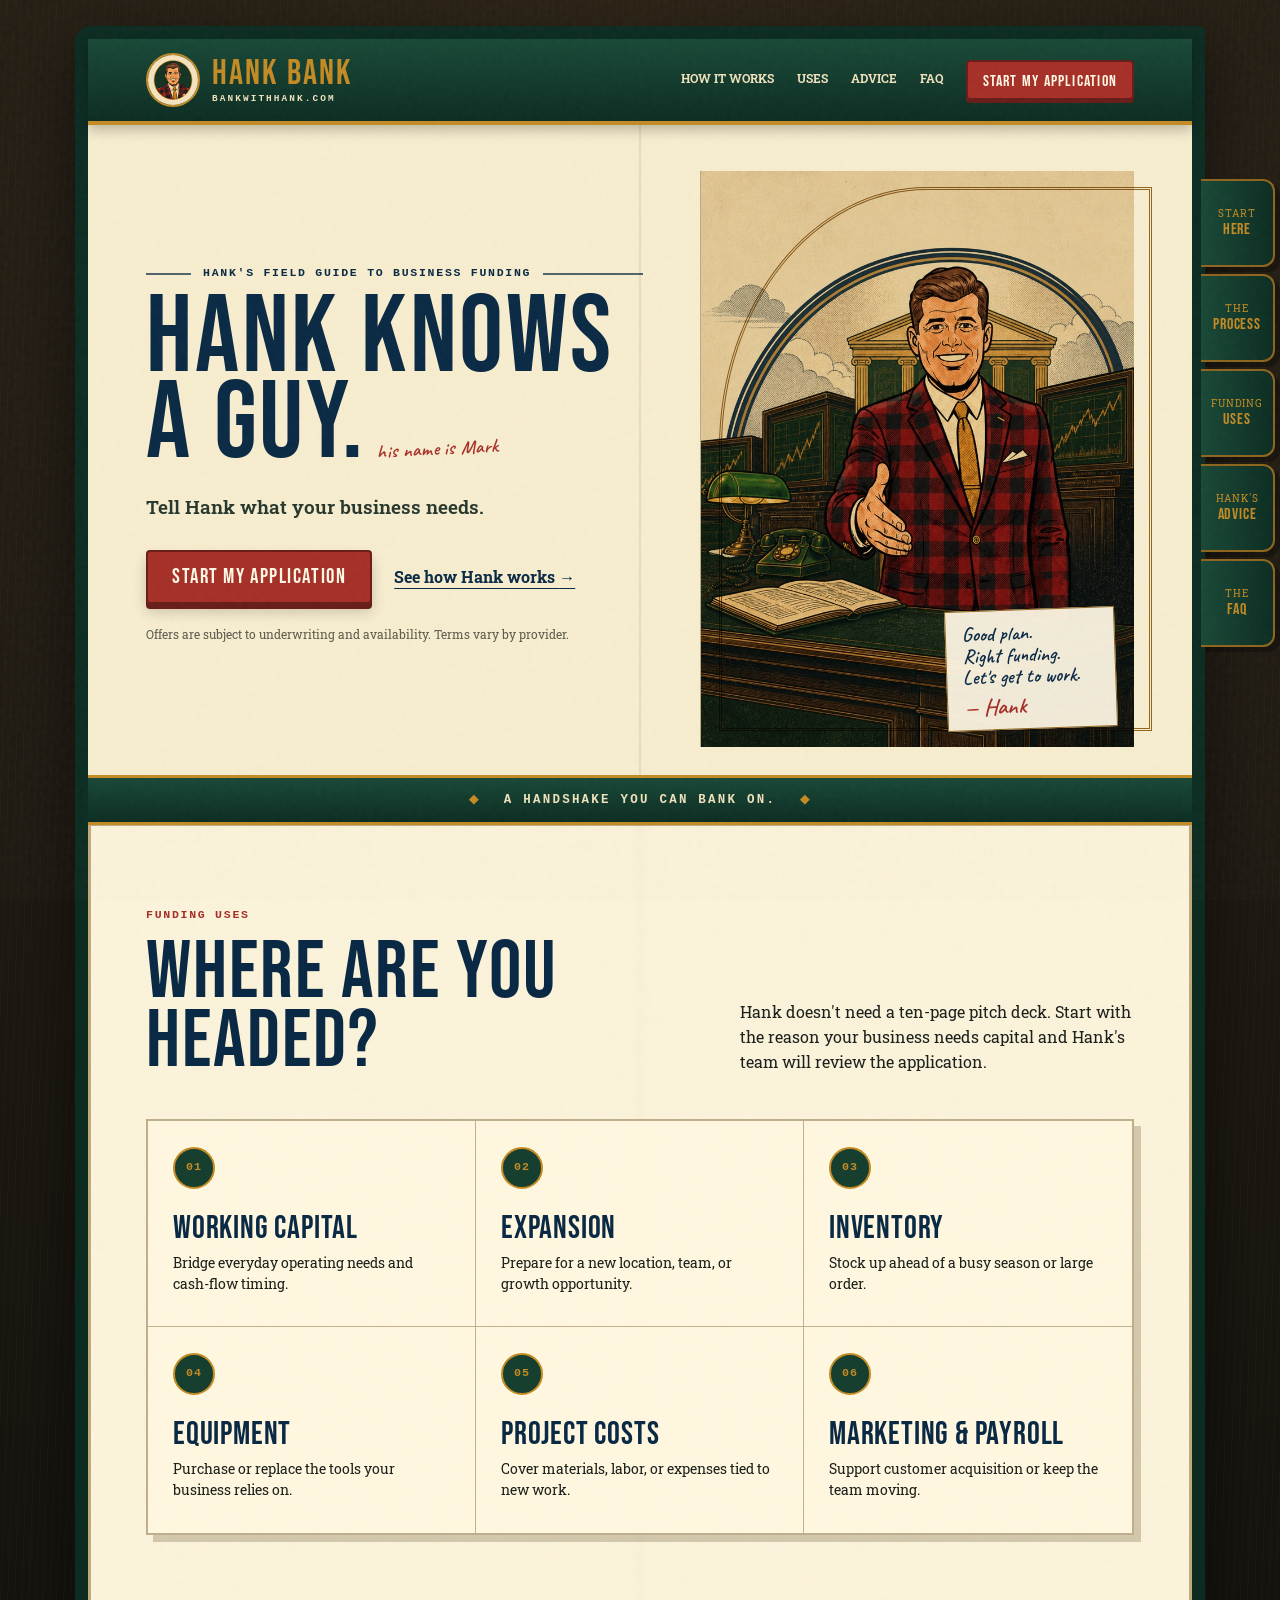
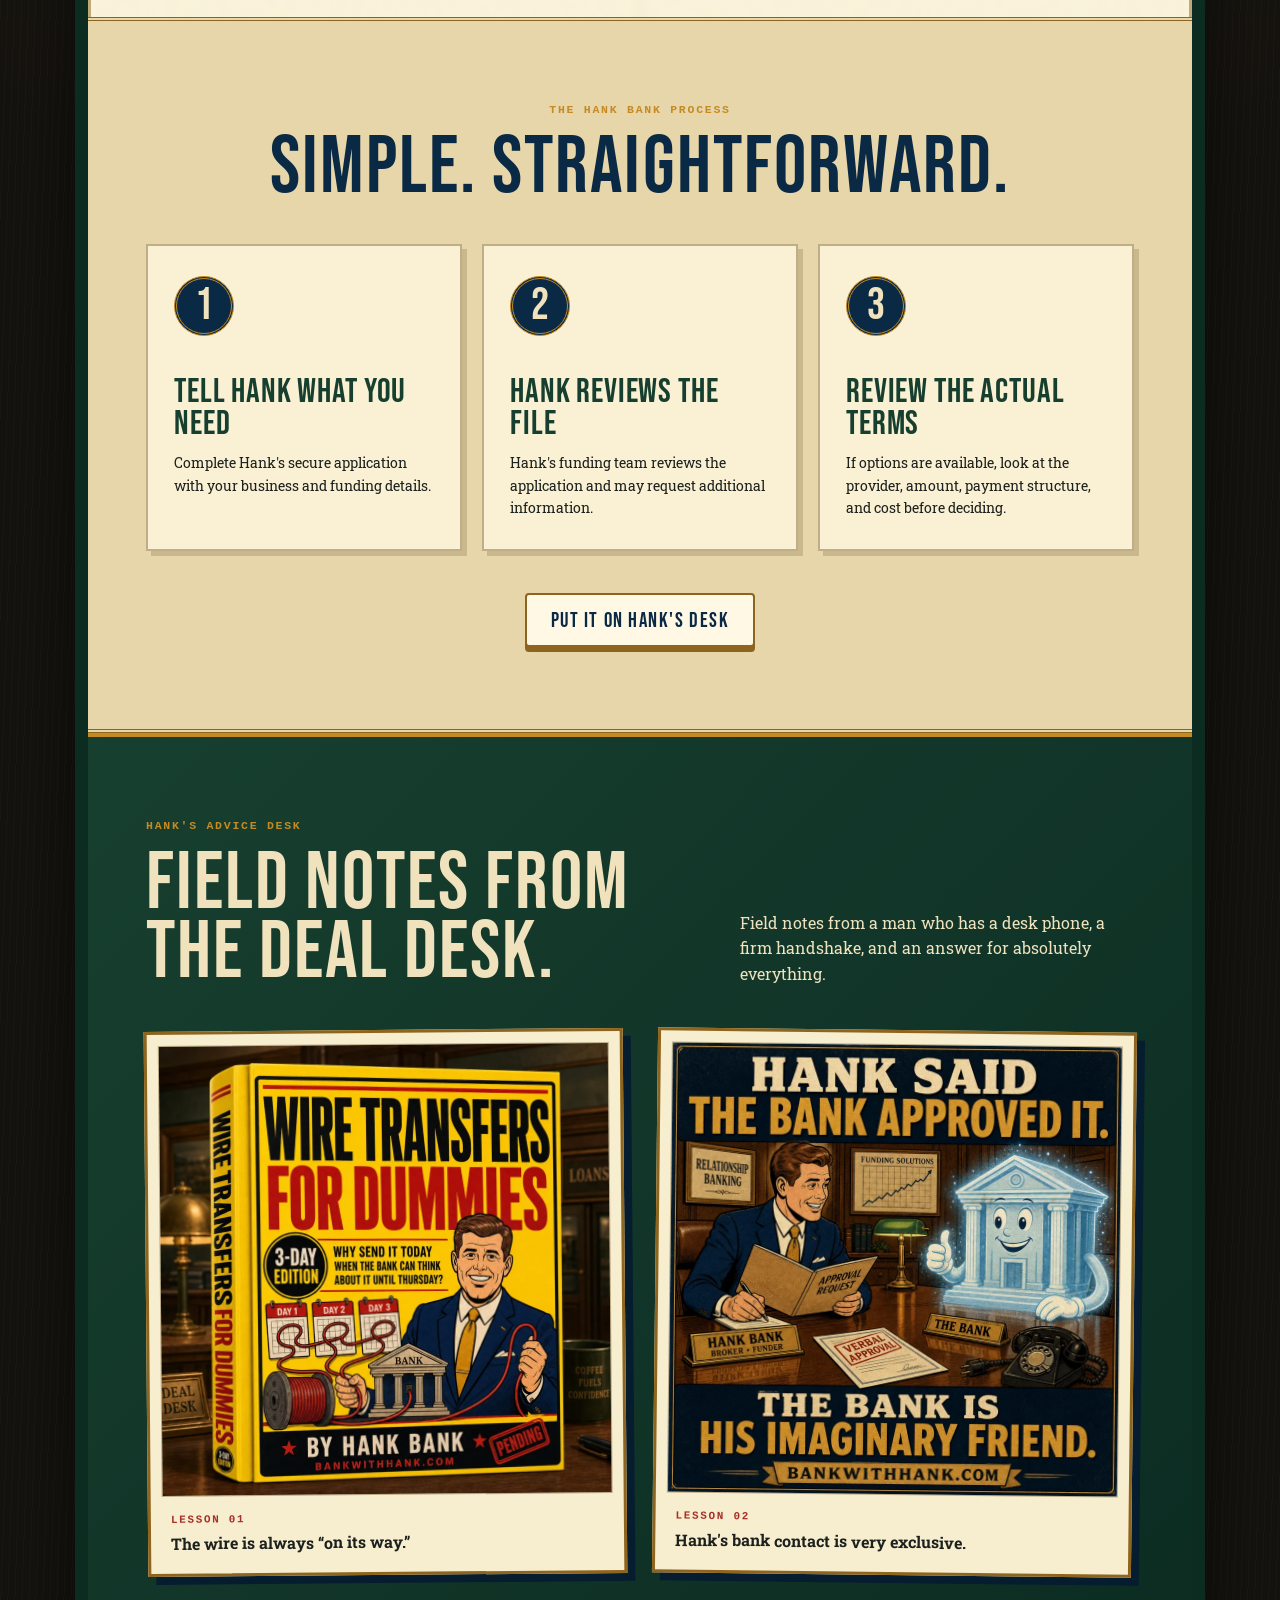
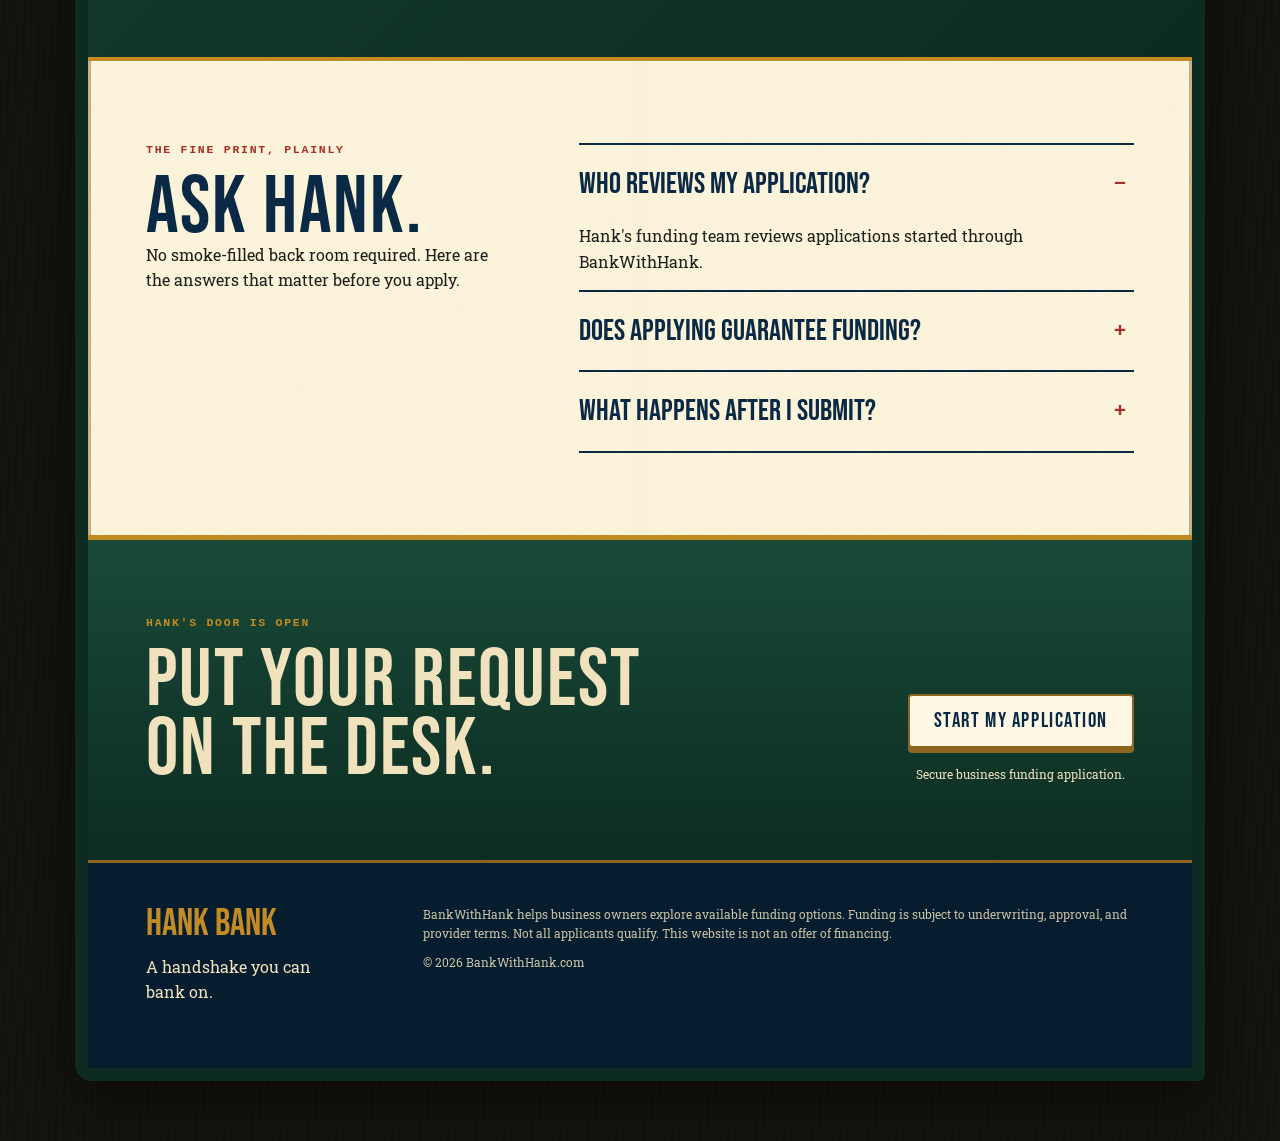
==== commit d6ce0ea0: "Clarify Hank hero annotation" ====
--- a/index.html
+++ b/index.html
@@ -2,7 +2,7 @@
 <html lang="en">
 <head>
   <meta charset="utf-8">
-  <meta name="viewport" content="width=device-width, initial-scale=1">
+  <meta name="viewport" content="width=device-width, initial-scale=1, viewport-fit=cover">
   <title>Hank Bank | Hank Knows a Guy</title>
   <meta name="description" content="Tell Hank what your business needs. One straightforward application connects you with available business funding options.">
   <link rel="canonical" href="https://bankwithhank.com/">
@@ -12,7 +12,7 @@
   <link rel="preconnect" href="https://fonts.googleapis.com">
   <link rel="preconnect" href="https://fonts.gstatic.com" crossorigin>
   <link href="https://fonts.googleapis.com/css2?family=Bebas+Neue&family=Caveat:wght@500;600&family=Roboto+Slab:wght@400;600;700&display=swap" rel="stylesheet">
-  <link rel="stylesheet" href="styles.css?v=20260804-field-guide">
+  <link rel="stylesheet" href="styles.css?v=20260804-field-guide-3">
 
   <meta property="og:type" content="website">
   <meta property="og:site_name" content="Hank Bank">
@@ -79,8 +79,6 @@
 
   <div class="desk">
     <div class="field-guide">
-      <div class="binder-rings" aria-hidden="true"><span></span><span></span><span></span><span></span></div>
-
       <nav class="guide-tabs" aria-label="Field guide sections">
         <a href="#top"><span>START</span><b>HERE</b></a>
         <a href="#process"><span>THE</span><b>PROCESS</b></a>
--- a/styles.css
+++ b/styles.css
@@ -67,40 +67,6 @@
     url("data:image/svg+xml,%3Csvg viewBox='0 0 180 180' xmlns='http://www.w3.org/2000/svg'%3E%3Cfilter id='p'%3E%3CfeTurbulence type='fractalNoise' baseFrequency='.55' numOctaves='3' stitchTiles='stitch'/%3E%3C/filter%3E%3Crect width='100%25' height='100%25' filter='url(%23p)' opacity='.26'/%3E%3C/svg%3E");
 }
 .field-guide > * { position: relative; z-index: 1; }
-
-.binder-rings {
-  position: absolute;
-  left: -61px;
-  top: 110px;
-  bottom: 170px;
-  z-index: 90;
-  width: 76px;
-  display: flex;
-  flex-direction: column;
-  justify-content: space-around;
-  pointer-events: none;
-}
-.binder-rings span {
-  position: relative;
-  display: block;
-  width: 75px;
-  height: 22px;
-  border: 7px solid #81622d;
-  border-right: 0;
-  border-radius: 18px 0 0 18px;
-  background: linear-gradient(#e0bd69, #765420 52%, #d9ad4f);
-  box-shadow: 0 5px 7px rgba(0,0,0,.42), inset 0 2px 2px rgba(255,255,255,.4);
-}
-.binder-rings span::after {
-  position: absolute;
-  right: -10px;
-  top: -7px;
-  width: 12px;
-  height: 22px;
-  content: "";
-  background: #372817;
-  border-radius: 2px;
-}
 
 .guide-tabs {
   position: absolute;
@@ -233,14 +199,19 @@
 .hero-art img { position: absolute; inset: 0; z-index: 1; width: 100%; height: 100%; object-fit: cover; object-position: center top; mix-blend-mode: multiply; }
 .hero-art figcaption {
   position: absolute;
-  right: -56px;
-  bottom: 34px;
+  right: 18px;
+  bottom: 18px;
   z-index: 3;
+  min-width: 170px;
+  padding: 12px 16px 10px;
   color: var(--navy);
-  font: 600 1.18rem/1.15 "Caveat", cursive;
-  transform: rotate(-4deg);
-}
-.hero-art figcaption span { display: block; margin-top: 5px; color: var(--red); font-size: 1.35rem; }
+  background: rgba(255, 248, 229, .94);
+  border: 1px solid var(--gold-dark);
+  box-shadow: 4px 4px 0 rgba(38, 31, 19, .28);
+  font: 600 1.25rem/1.08 "Caveat", cursive;
+  transform: rotate(-2deg);
+}
+.hero-art figcaption span { display: block; margin-top: 6px; color: var(--red); font-size: 1.45rem; }
 .hero-rule {
   min-height: 50px;
   display: flex;
@@ -345,10 +316,17 @@
 
 @media (max-width: 1100px) {
   :root { --shell: min(100% - 44px, 820px); }
-  body { padding-bottom: 116px; }
-  .desk { padding: 10px 0 0; }
+  body { padding-top: calc(82px + env(safe-area-inset-top)); padding-bottom: 116px; }
+  .desk { padding: 0; }
   .field-guide { width: calc(100% - 20px); border-width: 8px; border-radius: 12px 12px 0 0; animation: none; }
-  .binder-rings { display: none; }
+  .site-header {
+    position: fixed;
+    top: 0;
+    left: 0;
+    right: 0;
+    z-index: 130;
+    padding-top: env(safe-area-inset-top);
+  }
   .guide-tabs {
     position: fixed;
     left: 0;
@@ -366,7 +344,7 @@
   .guide-tabs a b { margin: 0; font-size: .92rem; }
   .guide-tabs a:hover, .guide-tabs a:focus-visible { transform: translateY(-3px); }
   .menu-button { display: block; }
-  .nav-links { position: absolute; top: 82px; left: 0; right: 0; display: none; flex-direction: column; align-items: stretch; padding: 22px; background: var(--green-dark); border-bottom: 4px solid var(--gold); }
+  .nav-links { position: absolute; top: 100%; left: 0; right: 0; display: none; flex-direction: column; align-items: stretch; padding: 22px; background: var(--green-dark); border-bottom: 4px solid var(--gold); }
   .nav-links.is-open { display: flex; }
   .nav-links > a { padding: 8px 0; }
   .nav-links .button { padding: 12px; }
@@ -376,7 +354,7 @@
   .hero-lede { margin-inline: auto; }
   .hero-actions { justify-content: center; }
   .hero-art { height: 620px; max-width: 560px; margin-inline: auto; border: 1px solid var(--line); }
-  .hero-art figcaption { right: -34px; }
+  .hero-art figcaption { right: 18px; }
   .guy-line { margin-inline: auto; }
   .split-heading, .faq-layout, .final-cta-inner, .footer-grid { grid-template-columns: 1fr; gap: 28px; }
   .ledger-grid { grid-template-columns: repeat(2, 1fr); }
@@ -410,13 +388,13 @@
 @media (max-width: 650px) {
   :root { --shell: calc(100% - 30px); }
   html { scroll-padding-top: 74px; }
+  body { padding-top: calc(70px + env(safe-area-inset-top)); }
   .field-guide { width: 100%; border-inline: 0; border-radius: 0; }
   .nav { min-height: 70px; }
   .wordmark-main { font-size: 1.72rem; }
   .wordmark-sub { font-size: .49rem; }
   .wordmark { gap: 8px; }
   .wordmark-portrait { width: 42px; height: 42px; }
-  .nav-links { top: 70px; }
   .section { padding: 64px 0; }
   .hero-grid { padding: 48px 0 22px; }
   .eyebrow { font-size: .6rem; letter-spacing: .1em; }
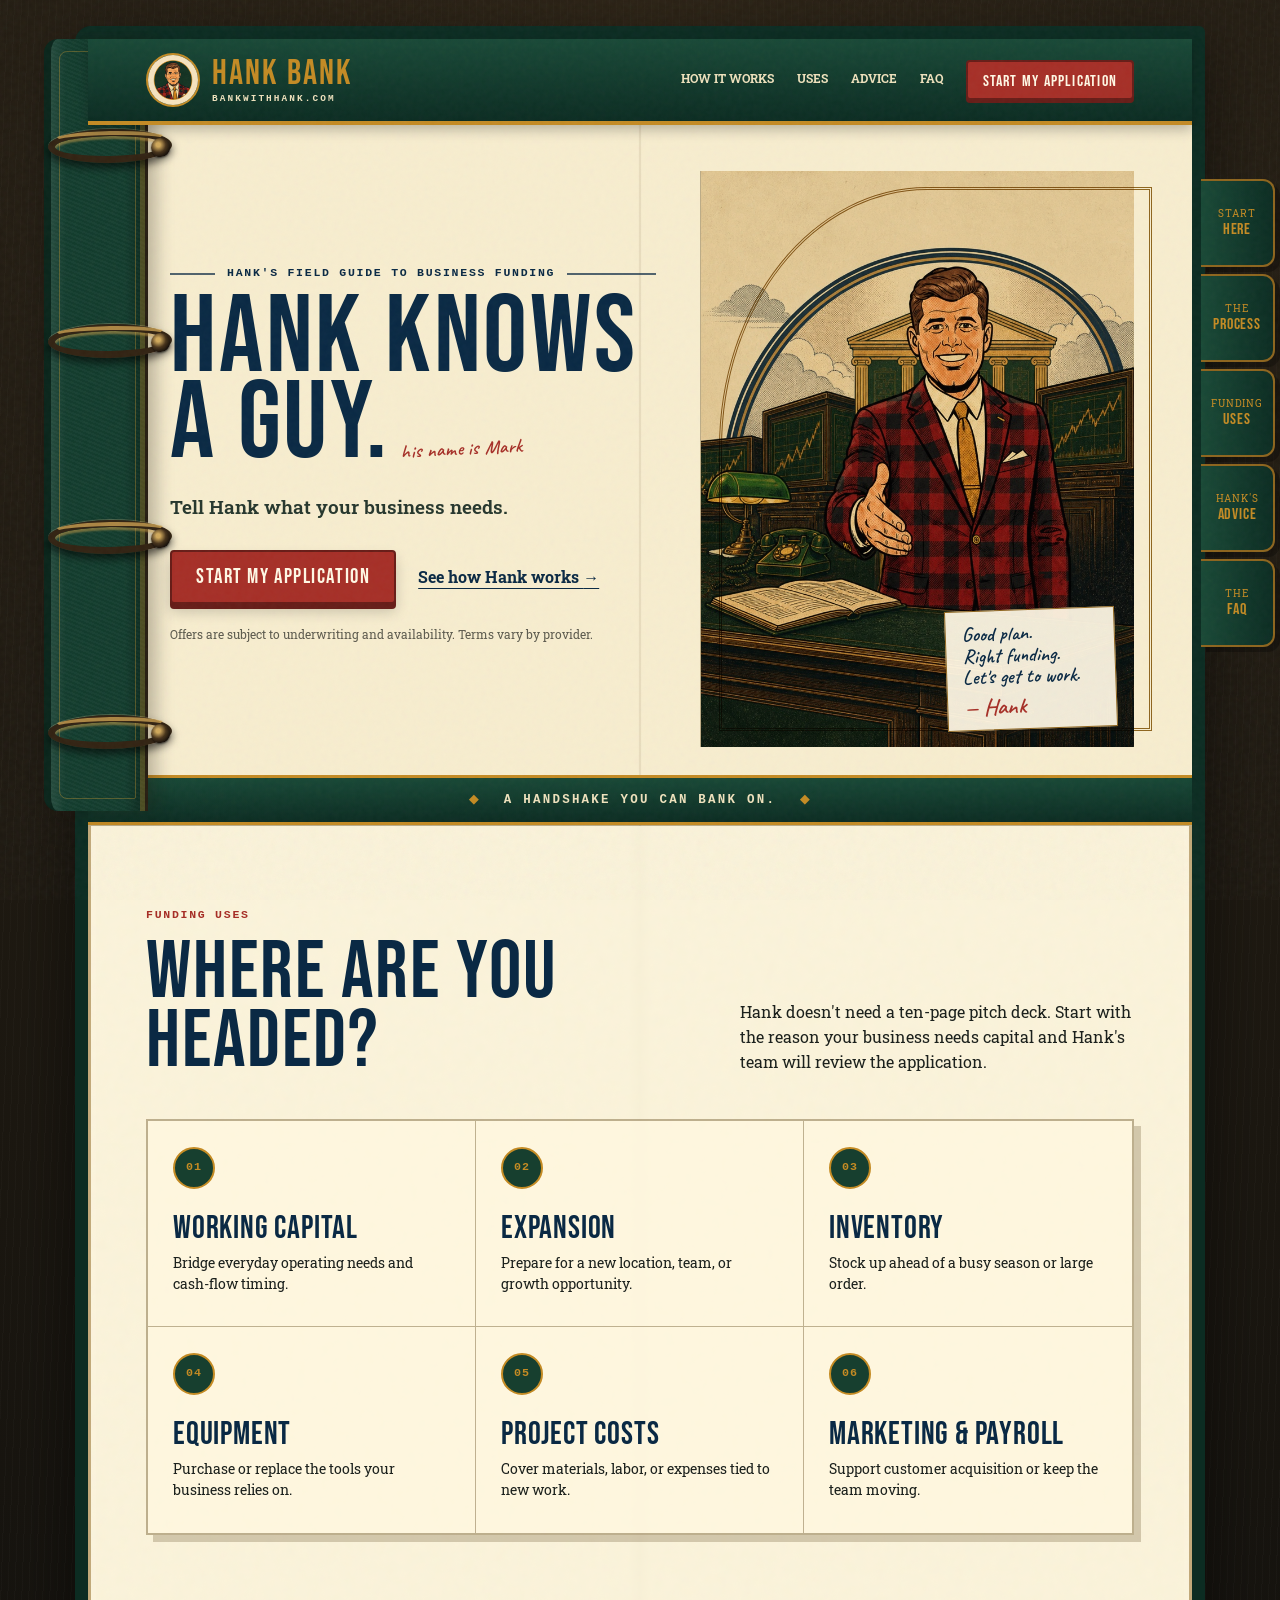
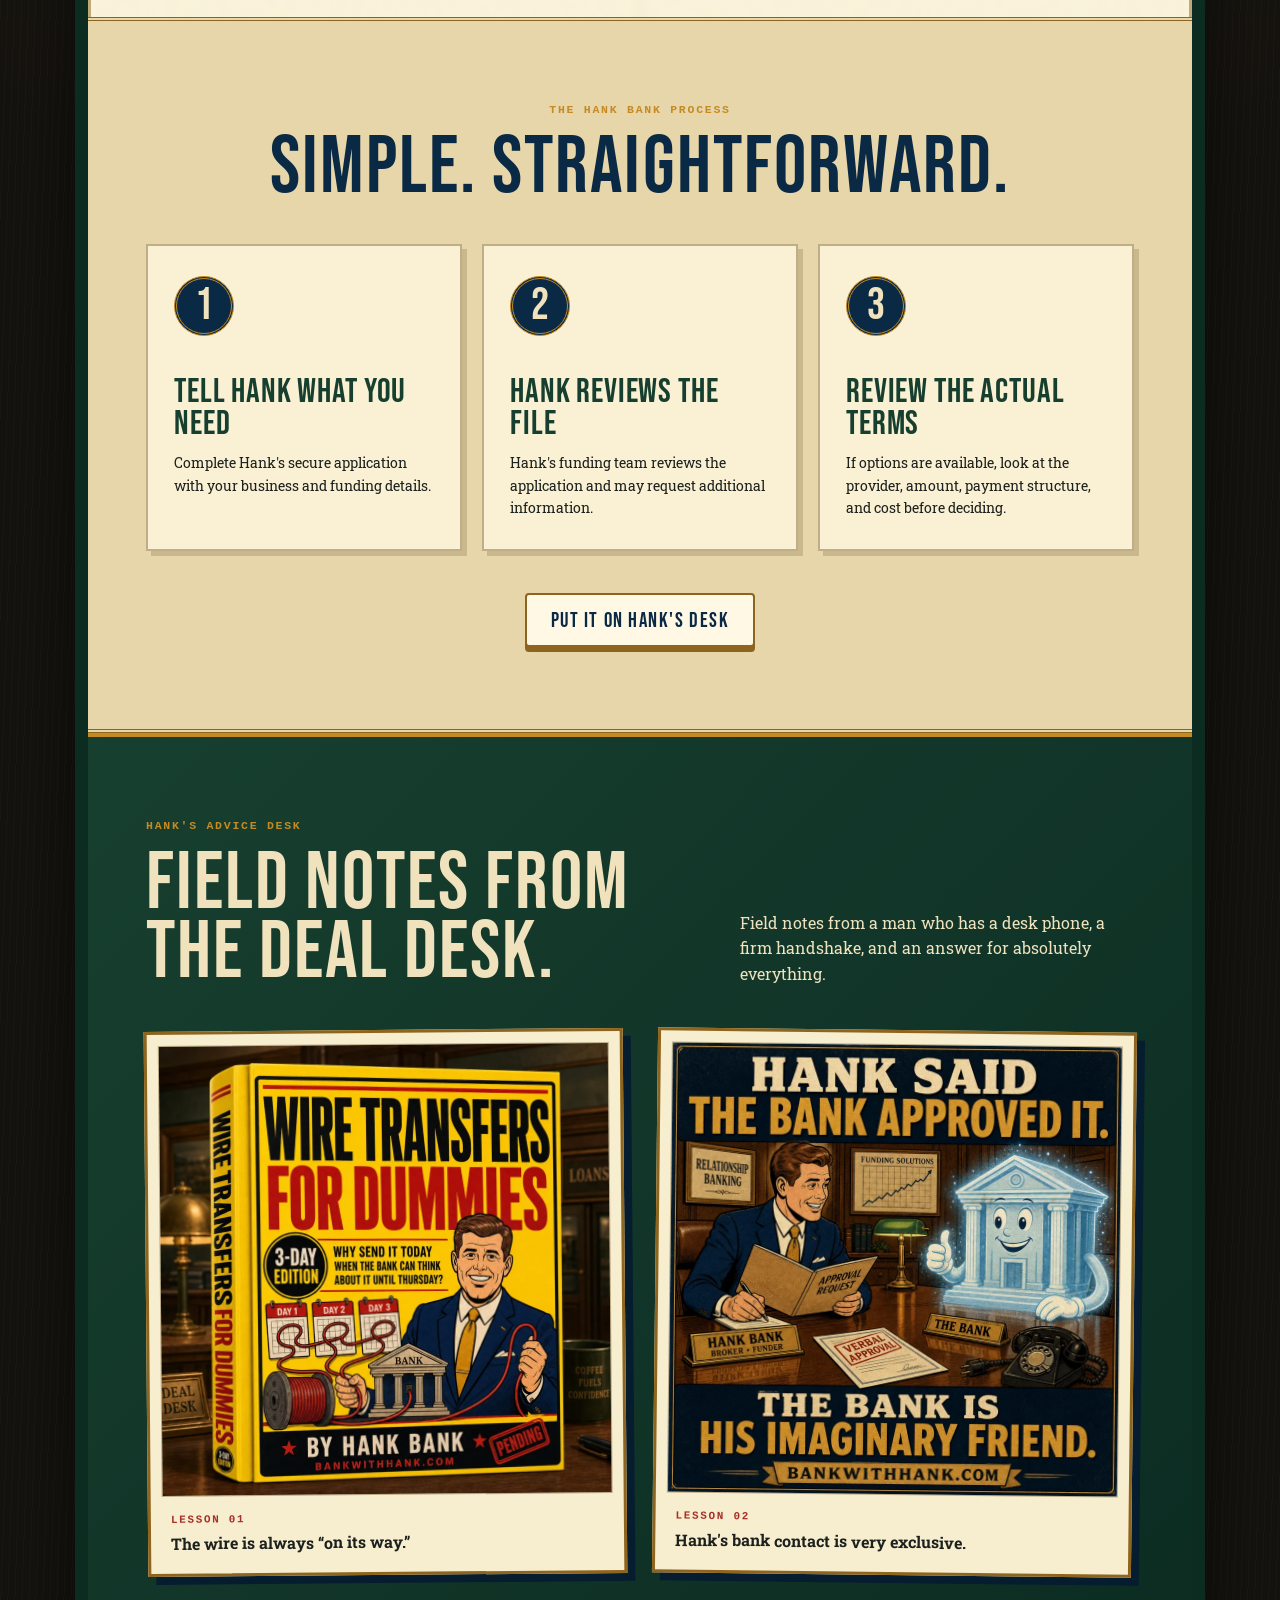
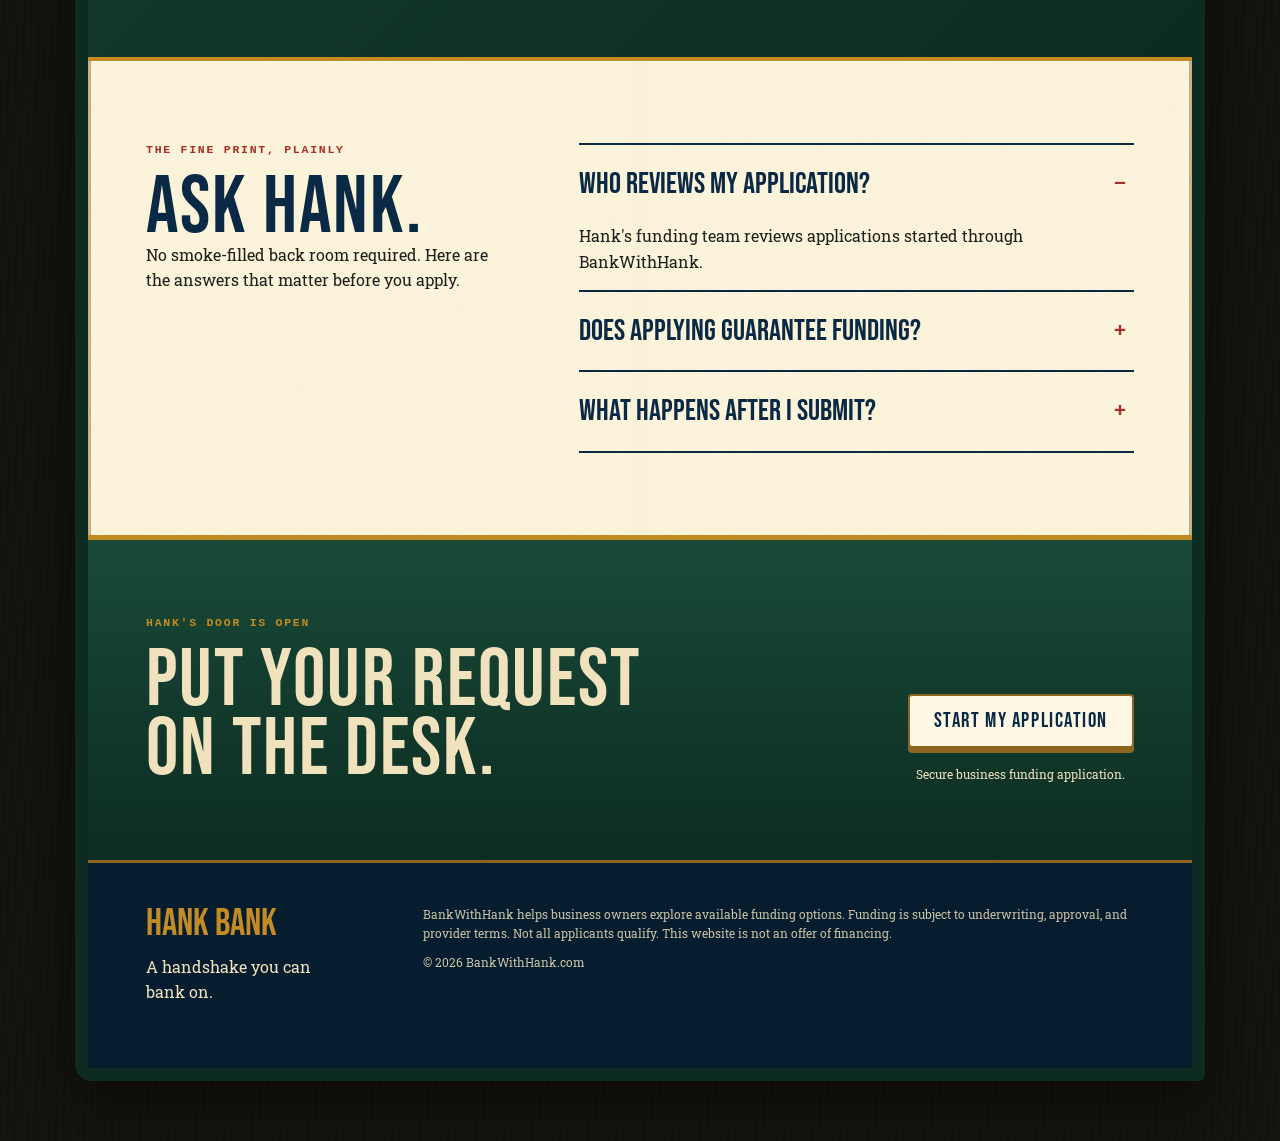
==== commit 6f1cc8dd: "Restore Field Guide binder rings" ====
--- a/index.html
+++ b/index.html
@@ -12,7 +12,7 @@
   <link rel="preconnect" href="https://fonts.googleapis.com">
   <link rel="preconnect" href="https://fonts.gstatic.com" crossorigin>
   <link href="https://fonts.googleapis.com/css2?family=Bebas+Neue&family=Caveat:wght@500;600&family=Roboto+Slab:wght@400;600;700&display=swap" rel="stylesheet">
-  <link rel="stylesheet" href="styles.css?v=20260804-field-guide-3">
+  <link rel="stylesheet" href="styles.css?v=20260804-field-guide-5">
 
   <meta property="og:type" content="website">
   <meta property="og:site_name" content="Hank Bank">
@@ -79,6 +79,11 @@
 
   <div class="desk">
     <div class="field-guide">
+      <div class="binder-spine" aria-hidden="true"></div>
+      <div class="binder-rings" aria-hidden="true">
+        <span></span><span></span><span></span><span></span>
+      </div>
+
       <nav class="guide-tabs" aria-label="Field guide sections">
         <a href="#top"><span>START</span><b>HERE</b></a>
         <a href="#process"><span>THE</span><b>PROCESS</b></a>
--- a/styles.css
+++ b/styles.css
@@ -67,6 +67,72 @@
     url("data:image/svg+xml,%3Csvg viewBox='0 0 180 180' xmlns='http://www.w3.org/2000/svg'%3E%3Cfilter id='p'%3E%3CfeTurbulence type='fractalNoise' baseFrequency='.55' numOctaves='3' stitchTiles='stitch'/%3E%3C/filter%3E%3Crect width='100%25' height='100%25' filter='url(%23p)' opacity='.26'/%3E%3C/svg%3E");
 }
 .field-guide > * { position: relative; z-index: 1; }
+
+.binder-spine {
+  position: absolute;
+  left: -44px;
+  top: 0;
+  z-index: 72;
+  width: 104px;
+  height: 772px;
+  pointer-events: none;
+  background:
+    linear-gradient(90deg, rgba(255,255,255,.08), transparent 16%, transparent 78%, rgba(0,0,0,.32)),
+    repeating-linear-gradient(22deg, rgba(255,255,255,.025) 0 2px, rgba(0,0,0,.025) 2px 4px),
+    #123c2d;
+  border-right: 3px solid #271e12;
+  border-left: 7px solid #0a251b;
+  border-radius: 14px 0 0 14px;
+  box-shadow: inset -5px 0 0 rgba(191,137,39,.35), 8px 0 18px rgba(32,24,13,.28);
+}
+.binder-spine::after {
+  position: absolute;
+  inset: 12px 9px 12px 8px;
+  content: "";
+  border: 1px solid rgba(213,157,49,.35);
+  border-radius: 8px 2px 2px 8px;
+}
+.binder-rings {
+  position: absolute;
+  left: -40px;
+  top: 90px;
+  z-index: 95;
+  width: 126px;
+  height: 620px;
+  display: flex;
+  flex-direction: column;
+  justify-content: space-between;
+  pointer-events: none;
+}
+.binder-rings span {
+  position: relative;
+  width: 124px;
+  height: 34px;
+  border: 7px solid #322313;
+  border-radius: 50%;
+  background: transparent;
+  box-shadow: 0 5px 8px rgba(0,0,0,.62), inset 0 3px 2px rgba(208,160,72,.52), 0 -1px 0 rgba(255,232,172,.25);
+  transform: rotate(-1deg);
+}
+.binder-rings span::before {
+  position: absolute;
+  inset: -5px -3px 8px;
+  content: "";
+  border-radius: inherit;
+  border: 4px solid transparent;
+  border-top-color: rgba(210,166,83,.76);
+}
+.binder-rings span::after {
+  position: absolute;
+  right: -5px;
+  top: 3px;
+  width: 19px;
+  height: 19px;
+  content: "";
+  border-radius: 50%;
+  background: radial-gradient(circle at 38% 35%, #d0a85b 0 12%, #47331b 45%, #17100a 72%);
+  box-shadow: 0 1px 2px rgba(0,0,0,.55);
+}
 
 .guide-tabs {
   position: absolute;
@@ -313,6 +379,14 @@
   to { opacity: 1; transform: translateY(0) rotateX(0); }
 }
 .field-guide { animation: guide-open .62s ease-out both; transform-origin: center top; }
+
+@media (min-width: 1241px) and (max-width: 1500px) {
+  .hero-copy { padding-left: 24px; }
+}
+
+@media (max-width: 1240px) {
+  .binder-spine, .binder-rings { display: none; }
+}
 
 @media (max-width: 1100px) {
   :root { --shell: min(100% - 44px, 820px); }
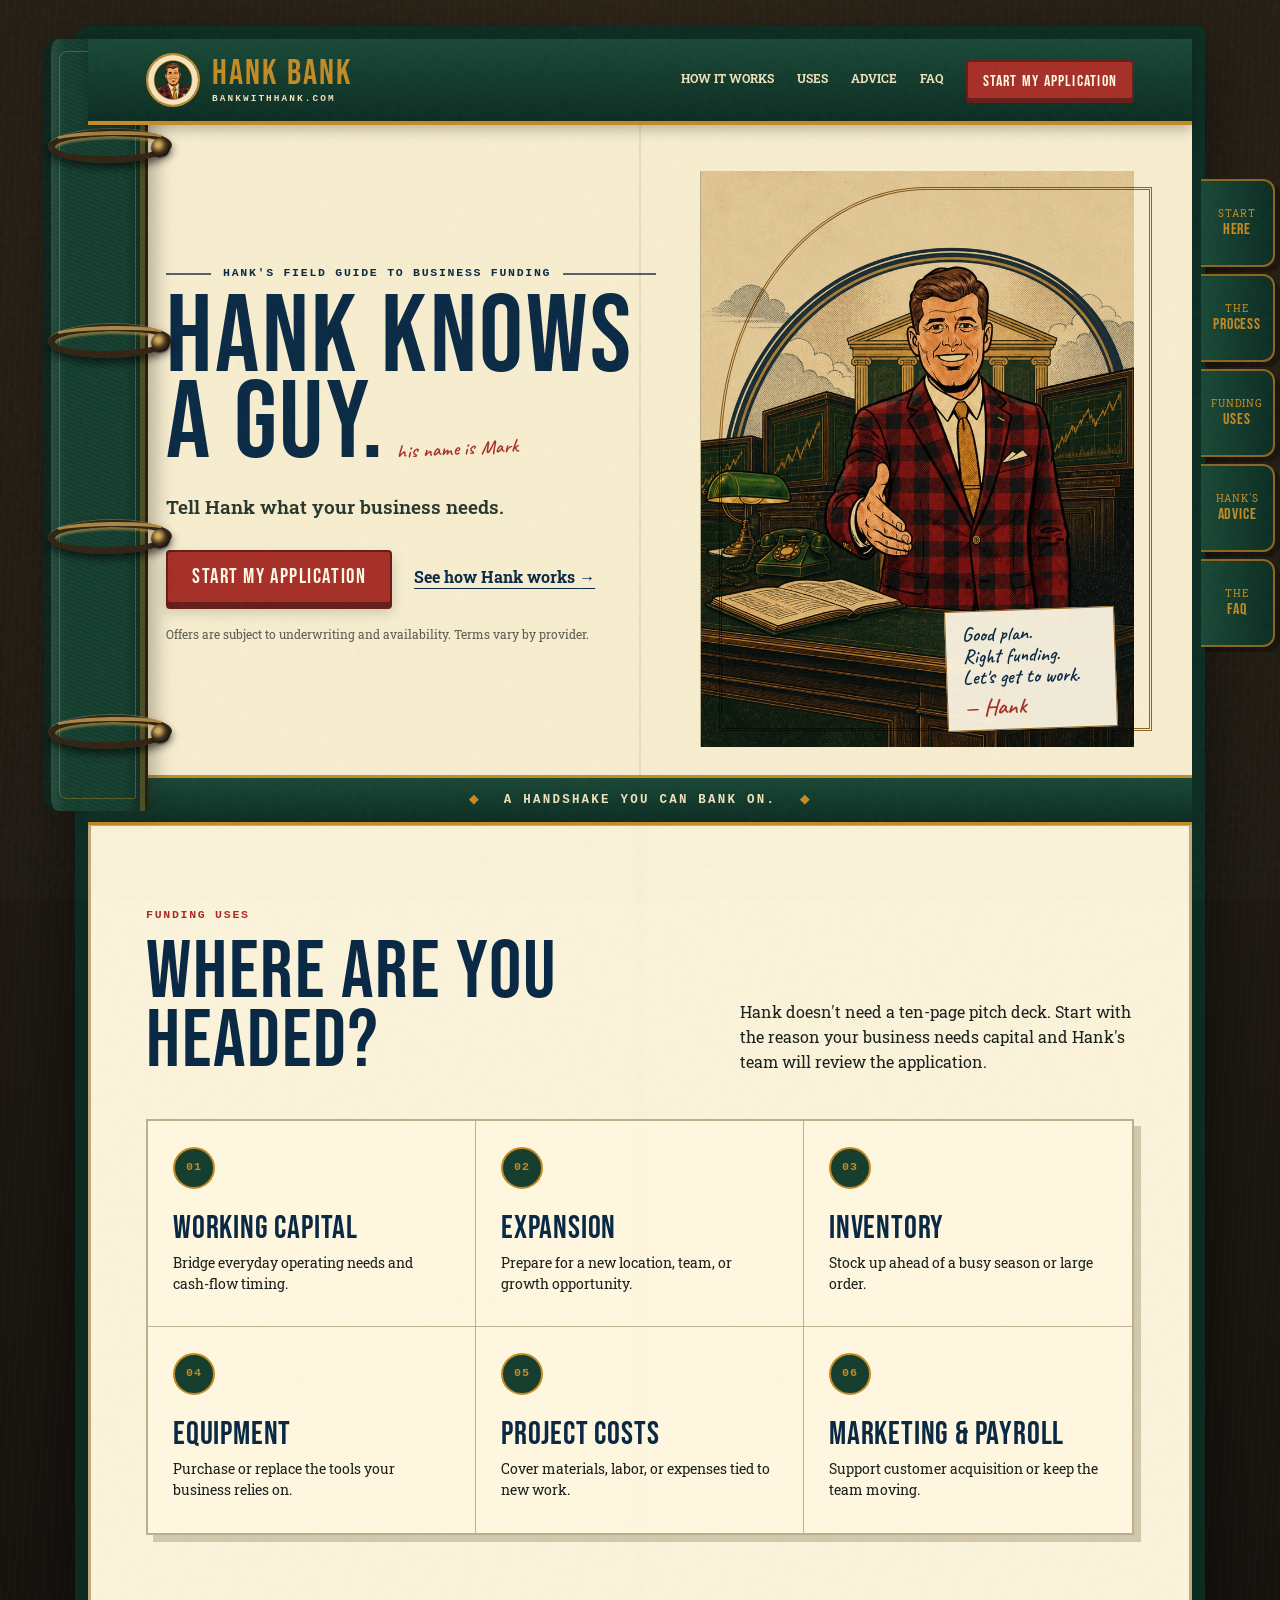
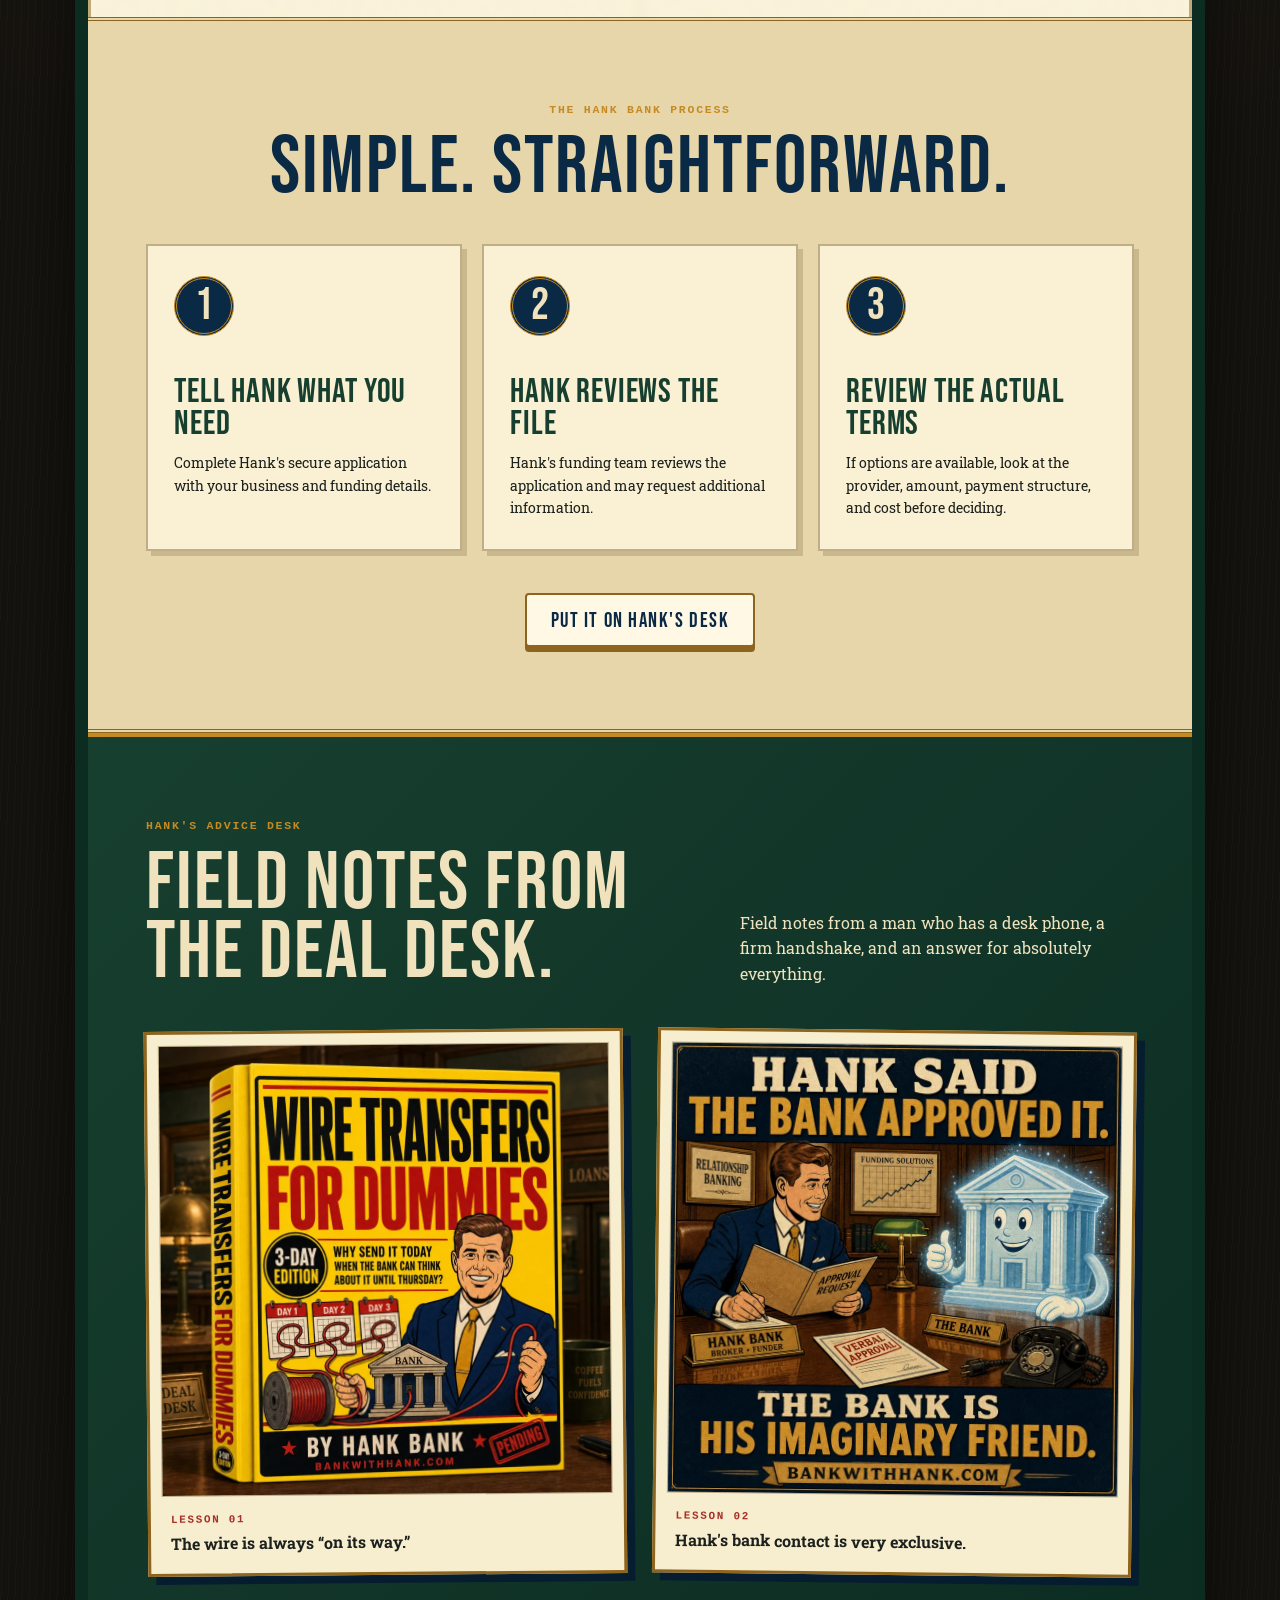
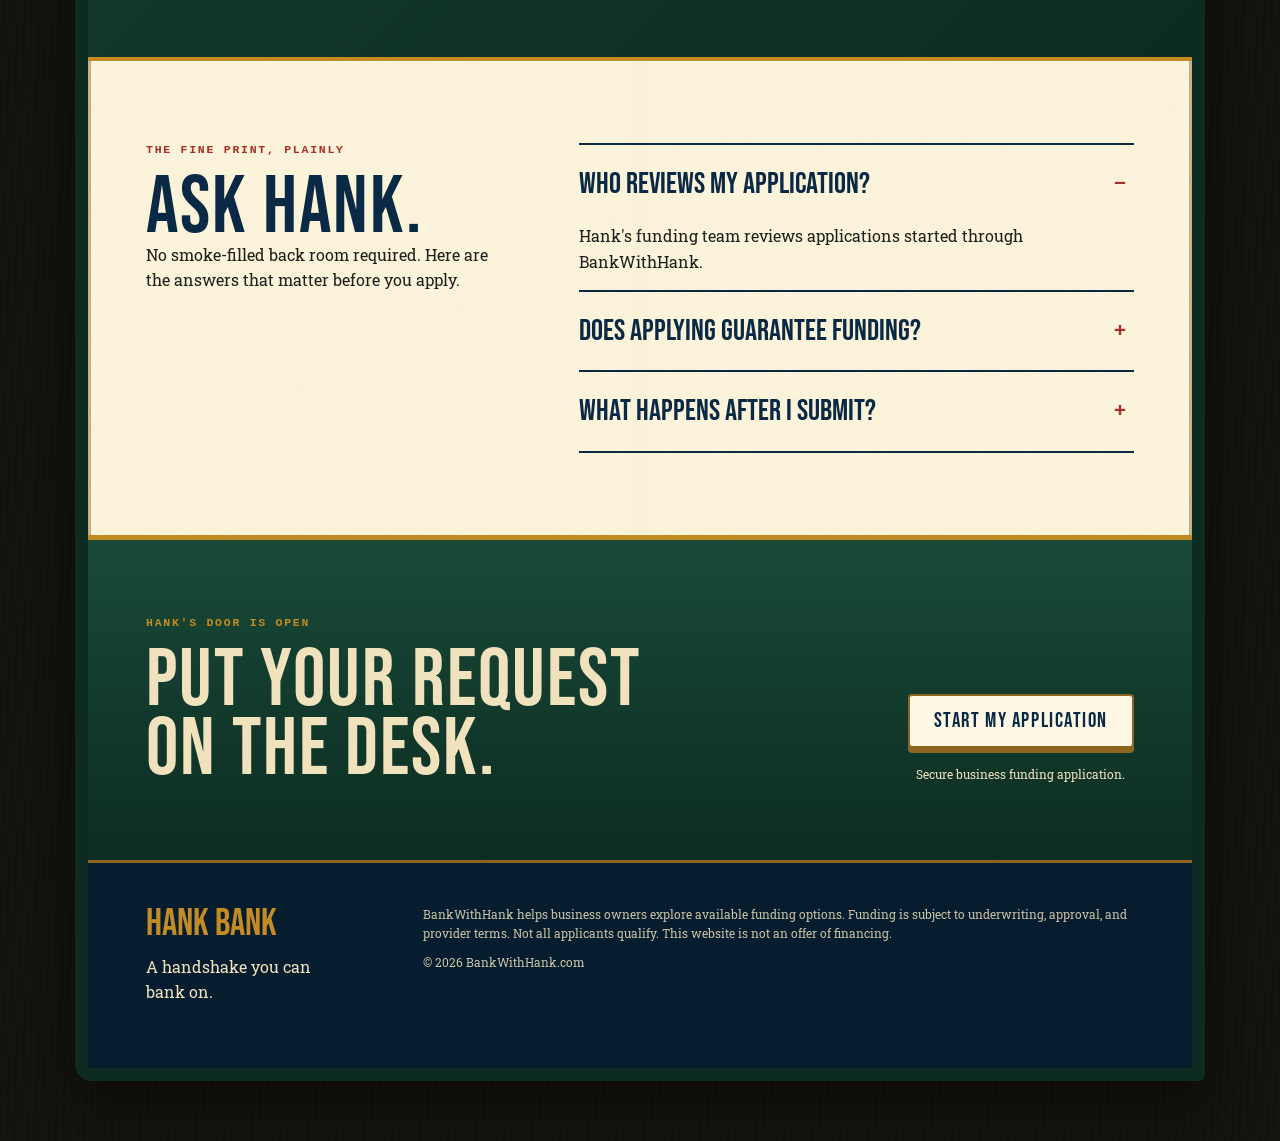
==== commit d0dd73e6: "Space binder rings from headline" ====
--- a/index.html
+++ b/index.html
@@ -12,7 +12,7 @@
   <link rel="preconnect" href="https://fonts.googleapis.com">
   <link rel="preconnect" href="https://fonts.gstatic.com" crossorigin>
   <link href="https://fonts.googleapis.com/css2?family=Bebas+Neue&family=Caveat:wght@500;600&family=Roboto+Slab:wght@400;600;700&display=swap" rel="stylesheet">
-  <link rel="stylesheet" href="styles.css?v=20260804-field-guide-5">
+  <link rel="stylesheet" href="styles.css?v=20260804-field-guide-6">
 
   <meta property="og:type" content="website">
   <meta property="og:site_name" content="Hank Bank">
--- a/styles.css
+++ b/styles.css
@@ -380,8 +380,8 @@
 }
 .field-guide { animation: guide-open .62s ease-out both; transform-origin: center top; }
 
-@media (min-width: 1241px) and (max-width: 1500px) {
-  .hero-copy { padding-left: 24px; }
+@media (min-width: 1241px) and (max-width: 1600px) {
+  .hero-copy { padding-left: 20px; }
 }
 
 @media (max-width: 1240px) {
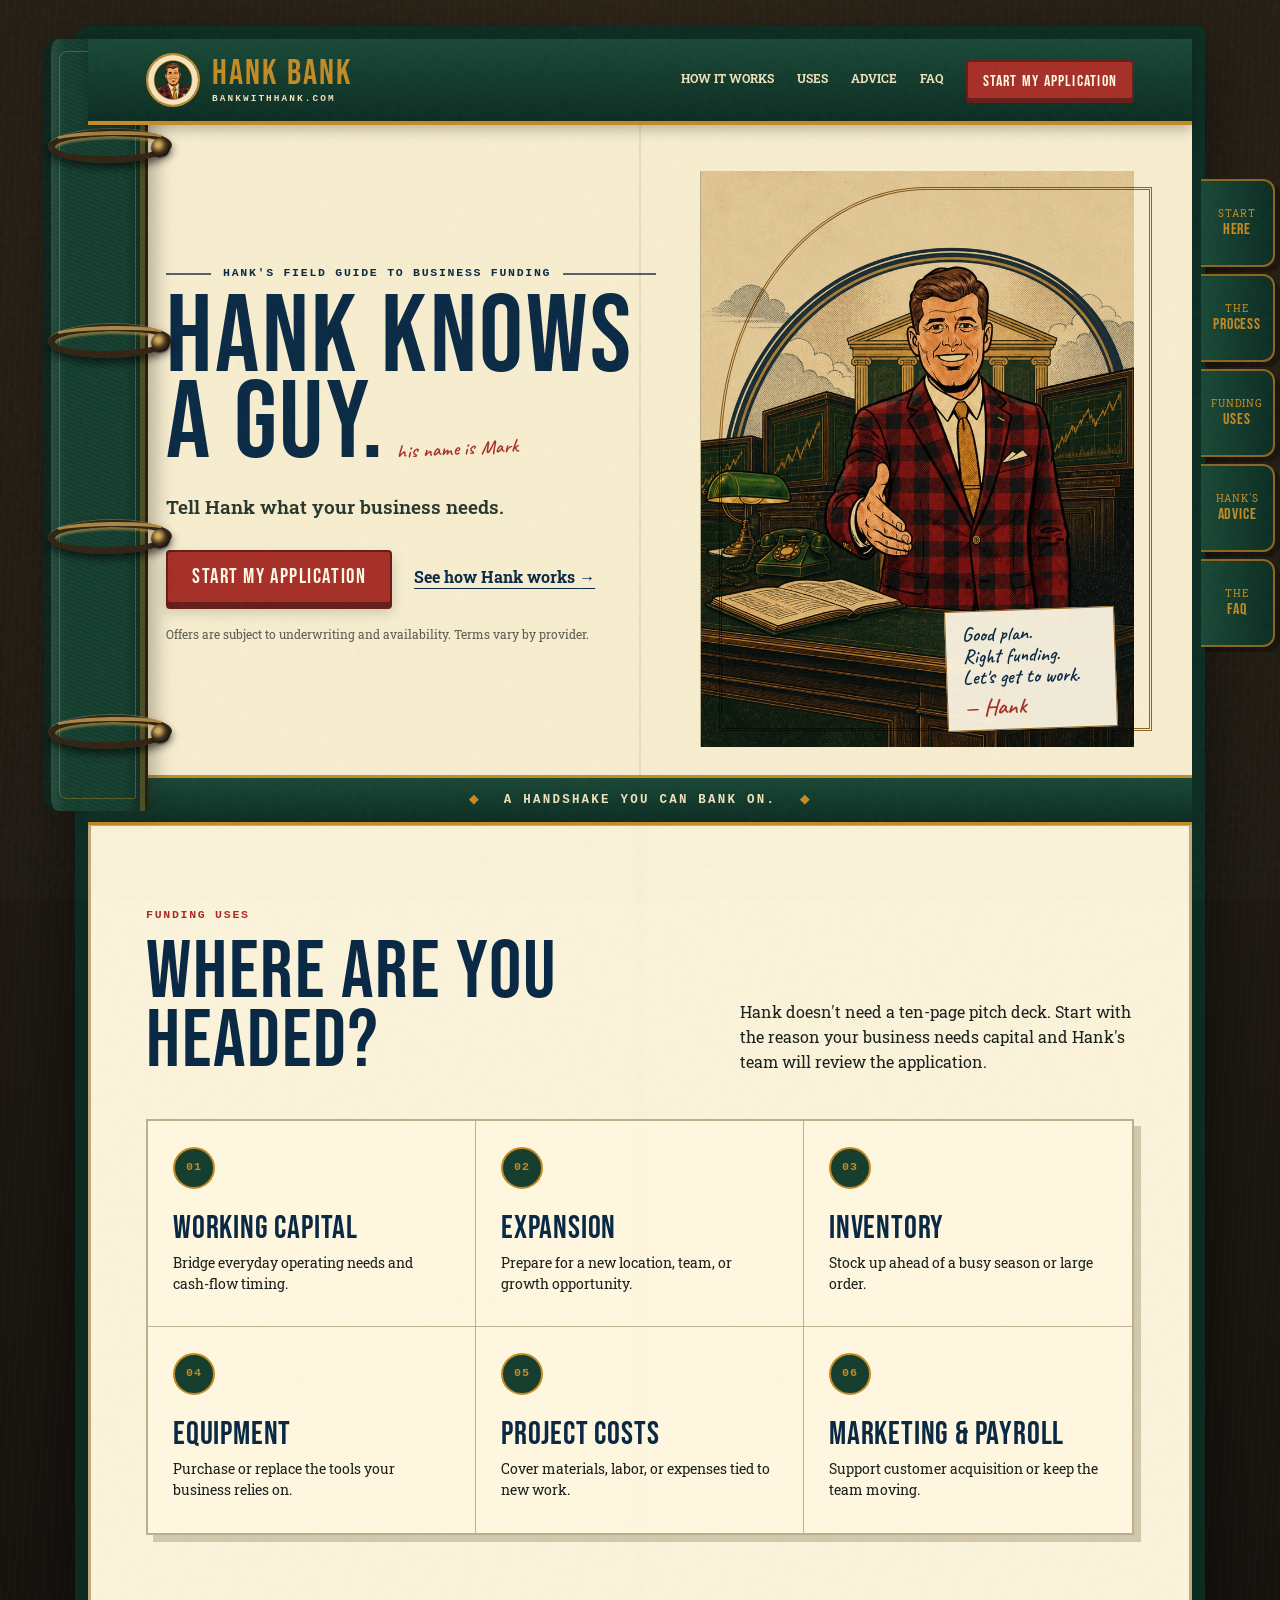
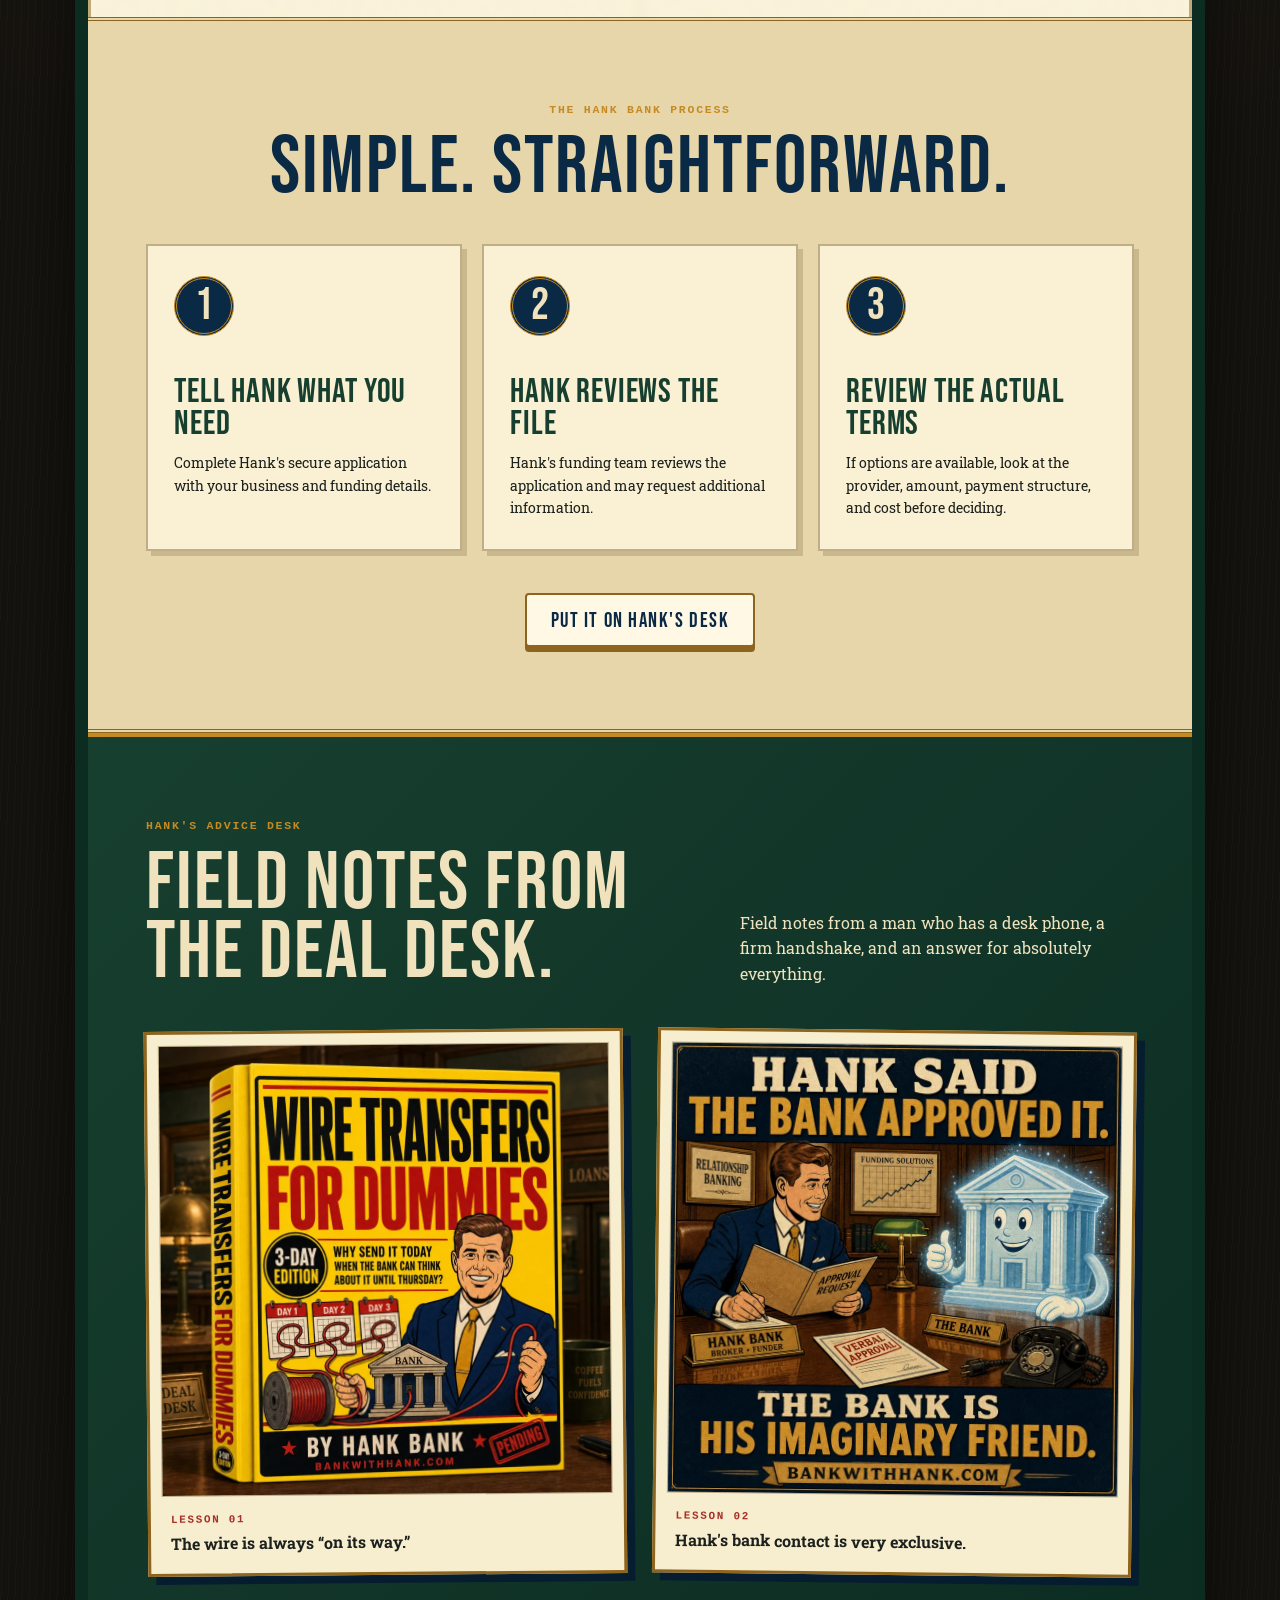
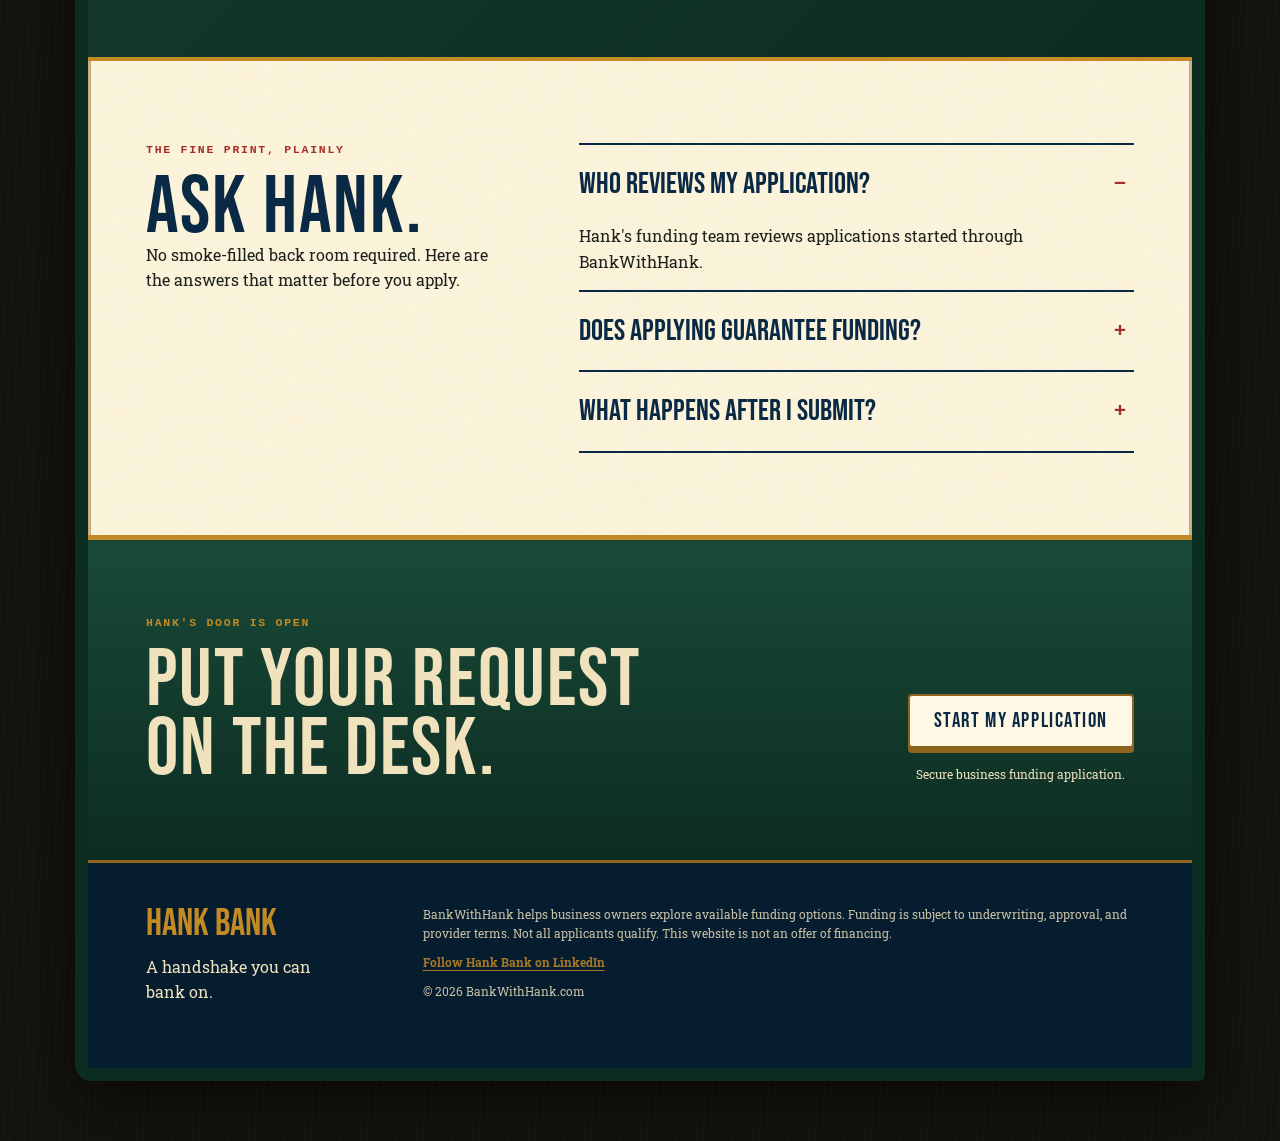
==== commit a447efec: "Add LinkedIn follow link" ====
--- a/index.html
+++ b/index.html
@@ -7,8 +7,9 @@
   <meta name="description" content="Tell Hank what your business needs. One straightforward application connects you with available business funding options.">
   <link rel="canonical" href="https://bankwithhank.com/">
 
-  <link rel="icon" type="image/png" sizes="32x32" href="favicon-field-guide-32.png">
-  <link rel="apple-touch-icon" sizes="180x180" href="apple-touch-icon-field-guide.png">
+  <link rel="icon" href="/favicon.ico?v=20260805">
+  <link rel="icon" type="image/png" sizes="32x32" href="/favicon-field-guide-32.png?v=20260805">
+  <link rel="apple-touch-icon" sizes="180x180" href="/apple-touch-icon-field-guide.png?v=20260805">
   <link rel="preconnect" href="https://fonts.googleapis.com">
   <link rel="preconnect" href="https://fonts.gstatic.com" crossorigin>
   <link href="https://fonts.googleapis.com/css2?family=Bebas+Neue&family=Caveat:wght@500;600&family=Roboto+Slab:wght@400;600;700&display=swap" rel="stylesheet">
@@ -19,8 +20,8 @@
   <meta property="og:url" content="https://bankwithhank.com/">
   <meta property="og:title" content="Hank Knows a Guy">
   <meta property="og:description" content="A straightforward way to explore available business funding options with Hank.">
-  <meta property="og:image" content="https://bankwithhank.com/og-field-guide-v1.jpg">
-  <meta property="og:image:secure_url" content="https://bankwithhank.com/og-field-guide-v1.jpg">
+  <meta property="og:image" content="https://bankwithhank.com/og-field-guide-v2.jpg">
+  <meta property="og:image:secure_url" content="https://bankwithhank.com/og-field-guide-v2.jpg">
   <meta property="og:image:type" content="image/jpeg">
   <meta property="og:image:width" content="1200">
   <meta property="og:image:height" content="630">
@@ -28,7 +29,7 @@
   <meta name="twitter:card" content="summary_large_image">
   <meta name="twitter:title" content="Hank Knows a Guy">
   <meta name="twitter:description" content="A straightforward way to explore available business funding options with Hank.">
-  <meta name="twitter:image" content="https://bankwithhank.com/og-field-guide-v1.jpg">
+  <meta name="twitter:image" content="https://bankwithhank.com/og-field-guide-v2.jpg">
   <meta name="twitter:image:alt" content="Hank's Field Guide cover with Hank in his red flannel suit beside the words Hank Knows a Guy, corrected in red marker with his name is Mark.">
 
   <script type="application/ld+json">
@@ -252,6 +253,7 @@
       </div>
       <div class="footer-disclosure">
         <p>BankWithHank helps business owners explore available funding options. Funding is subject to underwriting, approval, and provider terms. Not all applicants qualify. This website is not an offer of financing.</p>
+        <p><a class="footer-link" href="https://www.linkedin.com/company/77737907/" target="_blank" rel="noopener noreferrer">Follow Hank Bank on LinkedIn</a></p>
         <p>© 2026 BankWithHank.com</p>
       </div>
     </div>
--- a/styles.css
+++ b/styles.css
@@ -372,6 +372,8 @@
 .footer-brand { margin-bottom: 4px; color: var(--gold); font: 2.4rem/1 "Bebas Neue", sans-serif; }
 .footer-grid p { margin-bottom: 10px; }
 .footer-disclosure { max-width: 780px; font-size: .75rem; opacity: .84; }
+.footer-link { color: var(--gold); font-weight: 700; text-decoration: underline; text-underline-offset: 3px; }
+.footer-link:hover { color: var(--cream); }
 .mobile-apply { display: none; }
 
 @keyframes guide-open {
